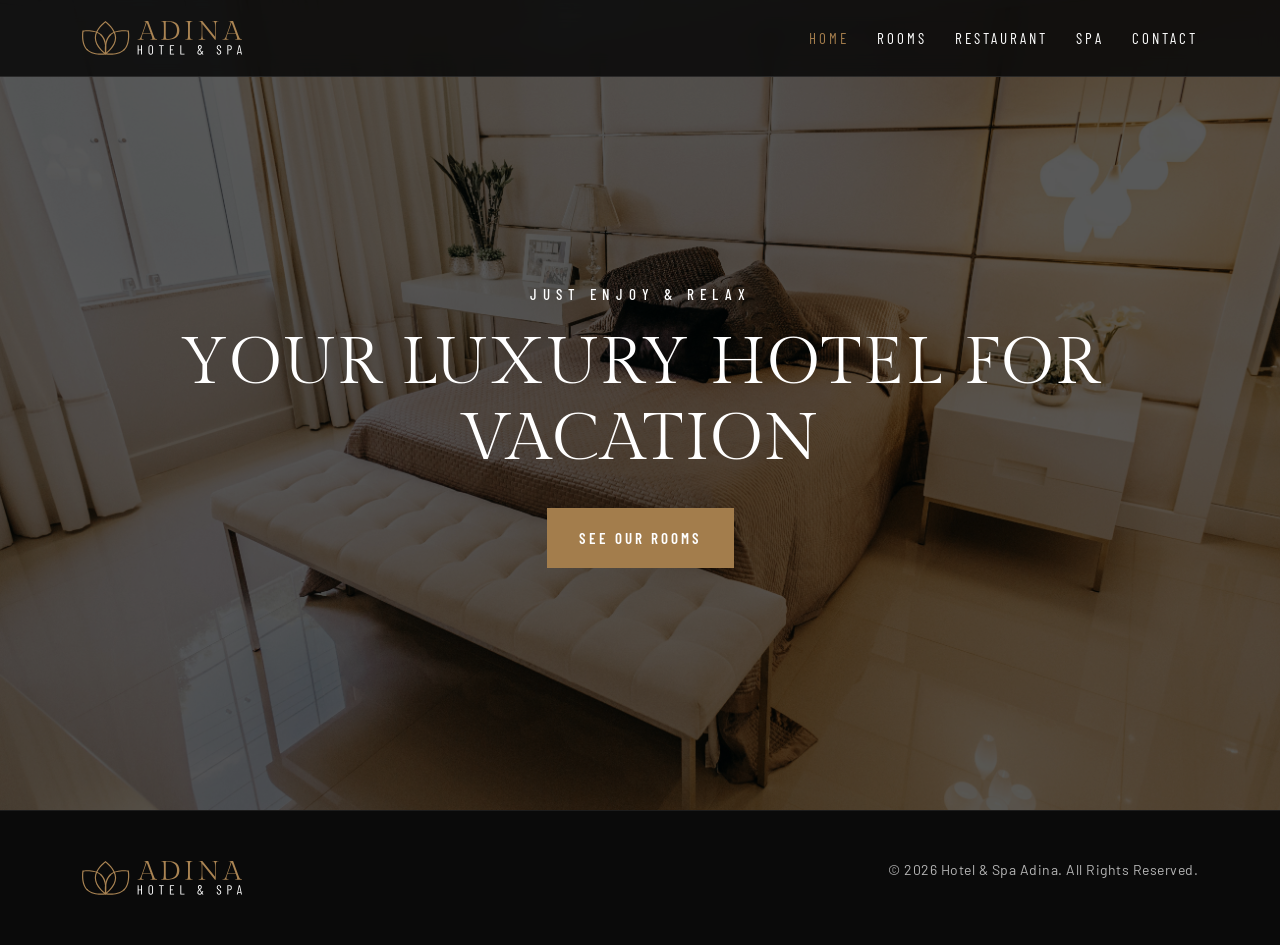
==== index.html @ 5a047f4a "feat(home): build landing page layout with navigation header and hero banner" ====
<!DOCTYPE html>
<html lang="en">
<head>
  <meta charset="UTF-8">
  <meta name="viewport" content="width=device-width, initial-scale=1.0">
  <meta name="description" content="Hotel and Resort Management System - Luxury hotel rooms, suites, spa, and vacation booking experience.">
  <title>Hotel &amp; Spa Adina | Luxury Hotel and Resort</title>
  <!-- Bootstrap 5 CSS -->
  <link href="https://cdn.jsdelivr.net/npm/bootstrap@5.3.3/dist/css/bootstrap.min.css" rel="stylesheet">
  <!-- Bootstrap Icons CSS -->
  <link rel="stylesheet" href="https://cdn.jsdelivr.net/npm/bootstrap-icons@1.11.3/font/bootstrap-icons.min.css">
  <!-- Main Project Stylesheet (Pure CSS) -->
  <link rel="stylesheet" href="css/style.css">
</head>
<body>

  <!-- ========================================================================
       HEADER / NAVIGATION
       ======================================================================== -->
  <header class="site-header">
    <div class="container">
      <a href="index.html" class="header-logo" aria-label="Hotel &amp; Spa Adina Home">
        <img src="assets/img/logo-white.svg" alt="Hotel &amp; Spa Adina Logo">
      </a>
      <nav class="main-nav" aria-label="Main Navigation">
        <a href="index.html" class="nav-link-custom active">Home</a>
        <a href="#rooms" class="nav-link-custom">Rooms</a>
        <a href="#restaurant" class="nav-link-custom">Restaurant</a>
        <a href="#spa" class="nav-link-custom">Spa</a>
        <a href="#contact" class="nav-link-custom">Contact</a>
      </nav>
    </div>
  </header>

  <!-- ========================================================================
       HERO SECTION
       ======================================================================== -->
  <section class="hero-section" id="home">
    <div class="hero-overlay"></div>
    <div class="hero-content">
      <p class="hero-subtitle">Just Enjoy &amp; Relax</p>
      <h1 class="hero-title">Your Luxury Hotel For Vacation</h1>
      <a href="#rooms" class="btn-custom btn-custom-lg btn-accent">See our rooms</a>
    </div>
  </section>

  <!-- ========================================================================
       FOOTER
       ======================================================================== -->
  <footer class="site-footer">
    <div class="container">
      <div class="footer-content">
        <a href="index.html" class="footer-logo" aria-label="Hotel Adina Home">
          <img src="assets/img/logo-white.svg" alt="Hotel &amp; Spa Adina Logo">
        </a>
        <div class="footer-copyright">
          <p>&copy; 2026 Hotel &amp; Spa Adina. All Rights Reserved.</p>
        </div>
      </div>
    </div>
  </footer>

</body>
</html>
---- css/style.css ----
/* ==========================================================================
   HOTEL & RESORT MANAGEMENT SYSTEM - MAIN STYLESHEET
   Pure CSS - Rebuilt from React Frontend Design
   Collaborators: Ayush Gupta & Deepanshu Kashyap
   ========================================================================== */

/* --------------------------------------------------------------------------
   1. FONTS & DESIGN TOKENS
   -------------------------------------------------------------------------- */
@import url('https://fonts.googleapis.com/css2?family=Barlow+Condensed:wght@400;500;600;700&family=Barlow:wght@400;500;600&family=Gilda+Display&display=swap');

/* Self-hosted fonts fallback */
@font-face {
  font-family: 'Gilda Display';
  font-style: normal;
  font-weight: 400;
  font-display: swap;
  src: url('../assets/fonts/gilda-display-400.woff2') format('woff2');
}

@font-face {
  font-family: 'Barlow';
  font-style: normal;
  font-weight: 400;
  font-display: swap;
  src: url('../assets/fonts/barlow-400.woff2') format('woff2');
}

@font-face {
  font-family: 'Barlow';
  font-style: normal;
  font-weight: 500;
  font-display: swap;
  src: url('../assets/fonts/barlow-500.woff2') format('woff2');
}

@font-face {
  font-family: 'Barlow';
  font-style: normal;
  font-weight: 600;
  font-display: swap;
  src: url('../assets/fonts/barlow-600.woff2') format('woff2');
}

@font-face {
  font-family: 'Barlow Condensed';
  font-style: normal;
  font-weight: 400;
  font-display: swap;
  src: url('../assets/fonts/barlow-condensed-400.woff2') format('woff2');
}

@font-face {
  font-family: 'Barlow Condensed';
  font-style: normal;
  font-weight: 600;
  font-display: swap;
  src: url('../assets/fonts/barlow-condensed-600.woff2') format('woff2');
}

@font-face {
  font-family: 'Barlow Condensed';
  font-style: normal;
  font-weight: 700;
  font-display: swap;
  src: url('../assets/fonts/barlow-condensed-700.woff2') format('woff2');
}

:root {
  --font-primary: 'Gilda Display', serif;
  --font-secondary: 'Barlow', sans-serif;
  --font-tertiary: 'Barlow Condensed', sans-serif;

  --color-primary: #0a0a0a;
  --color-accent: #a37d4c;
  --color-accent-hover: #967142;
  --color-accent-light: rgba(163, 125, 76, 0.2);
  --color-accent-subtle: rgba(163, 125, 76, 0.08);
  --color-white: #ffffff;
  --color-light-bg: #f8f9fa;
  --color-border: #e5e7eb;
  --color-text-muted: #555555;
  --shadow-card: 0 25px 50px -12px rgba(0, 0, 0, 0.15);
  --shadow-sm: 0 10px 15px -3px rgba(0, 0, 0, 0.1);
  --transition: all 0.3s ease;
}

/* --------------------------------------------------------------------------
   2. GLOBAL RESETS & BASE STYLES
   -------------------------------------------------------------------------- */
* {
  margin: 0;
  padding: 0;
  box-sizing: border-box;
}

html {
  scroll-behavior: smooth;
  scroll-padding-top: 80px;
}

/* Custom Scrollbar */
html::-webkit-scrollbar {
  width: 8px;
}

html::-webkit-scrollbar-thumb {
  border-radius: 2px;
  background-color: var(--color-accent);
}

html::-webkit-scrollbar-track {
  background-color: var(--color-white);
}

body {
  font-family: var(--font-secondary);
  color: var(--color-primary);
  background-color: var(--color-white);
  line-height: 1.6;
  -webkit-font-smoothing: antialiased;
}

a {
  text-decoration: none;
  color: inherit;
  transition: var(--transition);
}

img {
  max-width: 100%;
  display: block;
  height: auto;
}

/* Typography Helpers */
.font-primary {
  font-family: var(--font-primary);
}

.font-secondary {
  font-family: var(--font-secondary);
}

.font-tertiary {
  font-family: var(--font-tertiary);
}

.h2, h2 {
  font-family: var(--font-primary);
  font-size: 42px;
  line-height: 1.2;
  margin-bottom: 1rem;
}

.h3, h3 {
  font-family: var(--font-primary);
  font-size: 24px;
  font-weight: 600;
  letter-spacing: 1px;
  margin-bottom: 0.5rem;
}

.section-tag {
  font-family: var(--font-tertiary);
  text-transform: uppercase;
  font-size: 15px;
  letter-spacing: 6px;
  color: var(--color-accent);
  margin-bottom: 8px;
  font-weight: 600;
}

/* Buttons */
.btn-custom {
  font-family: var(--font-tertiary);
  font-size: 15px;
  letter-spacing: 3px;
  text-transform: uppercase;
  color: var(--color-white);
  transition: var(--transition);
  padding: 0 32px;
  display: inline-flex;
  justify-content: center;
  align-items: center;
  border: none;
  cursor: pointer;
  font-weight: 600;
  text-align: center;
}

.btn-custom-sm {
  height: 48px;
}

.btn-custom-lg {
  height: 60px;
}

.btn-accent {
  background-color: var(--color-accent);
  color: var(--color-white);
}

.btn-accent:hover {
  background-color: var(--color-accent-hover);
  color: var(--color-white);
}

.btn-dark {
  background-color: var(--color-primary);
  color: var(--color-white);
}

.btn-dark:hover {
  background-color: var(--color-accent);
  color: var(--color-white);
}

/* --------------------------------------------------------------------------
   3. HEADER & NAVIGATION
   -------------------------------------------------------------------------- */
.site-header {
  position: fixed;
  top: 0;
  left: 0;
  width: 100%;
  z-index: 1000;
  min-height: 72px;
  padding: 20px 0;
  background: rgba(10, 10, 10, 0.88);
  backdrop-filter: blur(10px);
  -webkit-backdrop-filter: blur(10px);
  border-bottom: 1px solid rgba(255, 255, 255, 0.1);
  transition: var(--transition);
}

.site-header .container {
  display: flex;
  align-items: center;
  justify-content: space-between;
  flex-wrap: wrap;
}

.header-logo {
  display: block;
  width: 160px;
  flex-shrink: 0;
}

.header-logo img {
  width: 160px;
  height: auto;
}

.main-nav {
  display: flex;
  align-items: center;
  gap: 28px;
  font-family: var(--font-tertiary);
  letter-spacing: 3px;
  font-size: 15px;
  text-transform: uppercase;
  color: var(--color-white);
}

.nav-link-custom {
  color: var(--color-white);
  padding: 6px 0;
  position: relative;
}

.nav-link-custom:hover {
  color: var(--color-accent);
}

.nav-link-custom.active {
  color: var(--color-accent);
}

/* --------------------------------------------------------------------------
   4. HERO SECTION
   -------------------------------------------------------------------------- */
.hero-section {
  position: relative;
  min-height: 600px;
  height: 90vh;
  max-height: 860px;
  background: url('../assets/img/heroSlider/1.jpg') no-repeat center center / cover;
  display: flex;
  align-items: center;
  justify-content: center;
  text-align: center;
  color: var(--color-white);
  overflow: hidden;
}

.hero-overlay {
  position: absolute;
  top: 0;
  left: 0;
  width: 100%;
  height: 100%;
  background-color: rgba(0, 0, 0, 0.65);
  z-index: 1;
}

.hero-content {
  position: relative;
  z-index: 2;
  padding: 0 15px;
  max-width: 960px;
  margin-top: 40px;
}

.hero-subtitle {
  font-family: var(--font-tertiary);
  text-transform: uppercase;
  letter-spacing: 6px;
  font-size: 15px;
  margin-bottom: 20px;
  color: var(--color-white);
  font-weight: 500;
}

.hero-title {
  font-family: var(--font-primary);
  font-size: 34px;
  text-transform: uppercase;
  letter-spacing: 2px;
  line-height: 1.15;
  margin-bottom: 30px;
  font-weight: 400;
}

@media (min-width: 768px) {
  .hero-title {
    font-size: 52px;
  }
}

@media (min-width: 992px) {
  .hero-title {
    font-size: 66px;
  }
}

/* --------------------------------------------------------------------------
   5. FLOATING BOOKING BAR
   -------------------------------------------------------------------------- */
.booking-bar-wrapper {
  position: relative;
  z-index: 30;
  margin-top: 20px;
}

@media (min-width: 992px) {
  .booking-bar-wrapper {
    margin-top: -48px;
  }
}

.booking-bar-container {
  background-color: var(--color-accent-light);
  padding: 16px;
  box-shadow: 0 20px 25px -5px rgba(0, 0, 0, 0.15);
}

.booking-form {
  background-color: var(--color-white);
  display: flex;
  flex-direction: column;
  width: 100%;
}

@media (min-width: 992px) {
  .booking-form {
    flex-direction: row;
    height: 70px;
  }
}

.booking-field {
  flex: 1;
  min-width: 0;
  position: relative;
  display: flex;
  flex-direction: column;
  justify-content: center;
  padding: 12px 20px;
  border-bottom: 1px solid var(--color-border);
}

@media (min-width: 992px) {
  .booking-field {
    border-bottom: none;
    border-right: 1px solid var(--color-border);
    padding: 0 20px;
  }
}

.booking-field label {
  font-family: var(--font-tertiary);
  font-size: 11px;
  letter-spacing: 1px;
  text-transform: uppercase;
  color: var(--color-accent);
  font-weight: 600;
  margin-bottom: 2px;
  display: block;
}

.booking-field-input {
  display: flex;
  align-items: center;
  width: 100%;
  gap: 10px;
}

.booking-field-icon {
  color: var(--color-accent);
  font-size: 16px;
  flex-shrink: 0;
}

.booking-field input,
.booking-field select {
  width: 100%;
  border: none;
  background: transparent;
  font-family: var(--font-secondary);
  font-size: 15px;
  color: var(--color-primary);
  font-weight: 500;
  outline: none;
  cursor: pointer;
  padding: 0;
}

.booking-field select {
  appearance: auto;
  -webkit-appearance: menulist;
}

.booking-btn {
  height: 60px;
  border-radius: 0;
}

@media (min-width: 992px) {
  .booking-btn {
    height: 70px;
    flex: 1;
    min-width: 180px;
  }
}

/* --------------------------------------------------------------------------
   6. ROOMS & SUITES SECTION
   -------------------------------------------------------------------------- */
.rooms-section {
  padding: 96px 0;
  background-color: var(--color-white);
}

.section-header {
  text-align: center;
  margin-bottom: 48px;
}

.room-card {
  background-color: var(--color-white);
  box-shadow: 0 20px 30px rgba(0, 0, 0, 0.08);
  min-height: 500px;
  display: flex;
  flex-direction: column;
  transition: var(--transition);
  margin-bottom: 30px;
  position: relative;
  border: 1px solid rgba(0, 0, 0, 0.04);
}

.room-card:hover {
  box-shadow: 0 25px 40px rgba(0, 0, 0, 0.16);
}

.room-img-wrapper {
  overflow: hidden;
  position: relative;
  aspect-ratio: 16 / 10;
  background-color: #eee;
}

.room-img-wrapper img {
  width: 100%;
  height: 100%;
  object-fit: cover;
  transition: transform 0.4s ease;
}

.room-card:hover .room-img-wrapper img {
  transform: scale(1.08);
}

/* Floating Room Meta Bar */
.room-meta-strip {
  background-color: var(--color-white);
  box-shadow: 0 10px 20px rgba(0, 0, 0, 0.08);
  width: 82%;
  max-width: 300px;
  margin: -30px auto 0;
  height: 60px;
  position: relative;
  z-index: 5;
  display: flex;
  justify-content: center;
  align-items: center;
  text-transform: uppercase;
  font-family: var(--font-tertiary);
  letter-spacing: 1px;
  font-weight: 600;
  font-size: 13px;
  padding: 0 16px;
}

.room-meta-content {
  display: flex;
  justify-content: space-between;
  width: 100%;
  align-items: center;
}

.room-meta-item {
  display: flex;
  align-items: center;
  gap: 6px;
}

.room-meta-icon {
  color: var(--color-accent);
  font-size: 15px;
  display: flex;
  align-items: center;
}

.room-card-body {
  padding: 24px 20px;
  text-align: center;
  display: flex;
  flex-direction: column;
  flex-grow: 1;
}

.room-title {
  font-family: var(--font-primary);
  font-size: 24px;
  font-weight: 600;
  letter-spacing: 1px;
  margin-bottom: 8px;
  color: var(--color-primary);
}

.room-title a:hover {
  color: var(--color-accent);
}

.room-desc {
  color: var(--color-text-muted);
  font-size: 14px;
  max-width: 280px;
  margin: 0 auto 20px;
  line-height: 1.5;
}

.room-card-body .btn-custom {
  margin-top: auto;
  align-self: center;
  width: 80%;
  max-width: 240px;
}

/* --------------------------------------------------------------------------
   7. ROOM DETAILS PAGE
   -------------------------------------------------------------------------- */
.details-hero {
  position: relative;
  height: 540px;
  background: url('../assets/img/room.jpg') no-repeat center center / cover;
  display: flex;
  align-items: center;
  justify-content: center;
  text-align: center;
  color: var(--color-white);
}

.details-hero-title {
  position: relative;
  z-index: 2;
  font-family: var(--font-primary);
  font-size: 42px;
  letter-spacing: 1px;
  margin-top: 40px;
}

@media (min-width: 768px) {
  .details-hero-title {
    font-size: 60px;
  }
}

.details-content-section {
  padding: 80px 0;
}

.room-details-main {
  text-align: justify;
}

.room-details-main h2 {
  font-family: var(--font-primary);
  font-size: 42px;
  margin-bottom: 16px;
  color: var(--color-primary);
}

.room-details-main .lead-text {
  font-size: 16px;
  color: var(--color-text-muted);
  margin-bottom: 30px;
  line-height: 1.7;
}

.room-large-img {
  width: 100%;
  margin-bottom: 32px;
  box-shadow: var(--shadow-sm);
}

.facilities-heading {
  font-family: var(--font-primary);
  font-size: 28px;
  margin: 36px 0 20px;
  color: var(--color-primary);
}

/* Facilities Grid */
.facilities-grid {
  display: grid;
  grid-template-columns: repeat(2, 1fr);
  gap: 24px 16px;
  margin-bottom: 48px;
}

@media (min-width: 768px) {
  .facilities-grid {
    grid-template-columns: repeat(3, 1fr);
  }
}

.facility-item {
  display: flex;
  align-items: center;
  gap: 12px;
}

.facility-icon {
  font-size: 26px;
  color: var(--color-accent);
  display: flex;
  align-items: center;
}

.facility-name {
  font-family: var(--font-secondary);
  font-size: 16px;
  font-weight: 500;
  color: var(--color-primary);
}

/* Details Sidebar */
.reservation-card {
  background-color: var(--color-accent-light);
  padding: 32px 24px;
  margin-bottom: 40px;
}

.reservation-card h3 {
  font-family: var(--font-primary);
  font-size: 24px;
  margin-bottom: 24px;
  color: var(--color-primary);
}

.reservation-form-group {
  margin-bottom: 16px;
}

.reservation-form-group label {
  font-family: var(--font-tertiary);
  font-size: 12px;
  letter-spacing: 1px;
  text-transform: uppercase;
  color: var(--color-primary);
  font-weight: 600;
  margin-bottom: 6px;
  display: block;
}

.reservation-input-box {
  background-color: var(--color-white);
  height: 54px;
  display: flex;
  align-items: center;
  padding: 0 16px;
  border: 1px solid rgba(163, 125, 76, 0.3);
}

.reservation-input-box input,
.reservation-input-box select {
  width: 100%;
  border: none;
  background: transparent;
  outline: none;
  font-family: var(--font-secondary);
  font-size: 15px;
}

/* Hotel Rules Box */
.hotel-rules-card {
  padding: 10px 0;
}

.hotel-rules-card h3 {
  font-family: var(--font-primary);
  font-size: 24px;
  margin-bottom: 12px;
}

.hotel-rules-card p {
  color: var(--color-text-muted);
  font-size: 15px;
  margin-bottom: 20px;
}

.rules-list {
  list-style: none;
  padding: 0;
  margin: 0;
}

.rules-list li {
  display: flex;
  align-items: center;
  gap: 12px;
  font-size: 15px;
  margin-bottom: 16px;
  font-weight: 500;
}

.rules-icon {
  color: var(--color-accent);
  font-size: 16px;
  display: flex;
  align-items: center;
}

/* --------------------------------------------------------------------------
   8. FOOTER
   -------------------------------------------------------------------------- */
.site-footer {
  background-color: var(--color-primary);
  color: var(--color-white);
  padding: 48px 0;
  border-top: 1px solid rgba(255, 255, 255, 0.08);
}

.footer-content {
  display: flex;
  flex-direction: column;
  align-items: center;
  gap: 20px;
  text-align: center;
}

@media (min-width: 768px) {
  .footer-content {
    flex-direction: row;
    justify-content: space-between;
    text-align: left;
  }
}

.footer-logo img {
  width: 160px;
  height: auto;
}

.footer-copyright {
  font-family: var(--font-secondary);
  font-size: 14px;
  color: rgba(255, 255, 255, 0.7);
  letter-spacing: 0.5px;
}

/* --------------------------------------------------------------------------
   9. RESPONSIVE UTILITIES & POLISH
   -------------------------------------------------------------------------- */
@media (max-width: 991px) {
  .main-nav {
    display: none; /* simple clean mobile view */
  }
  .site-header .container {
    justify-content: center;
  }
}
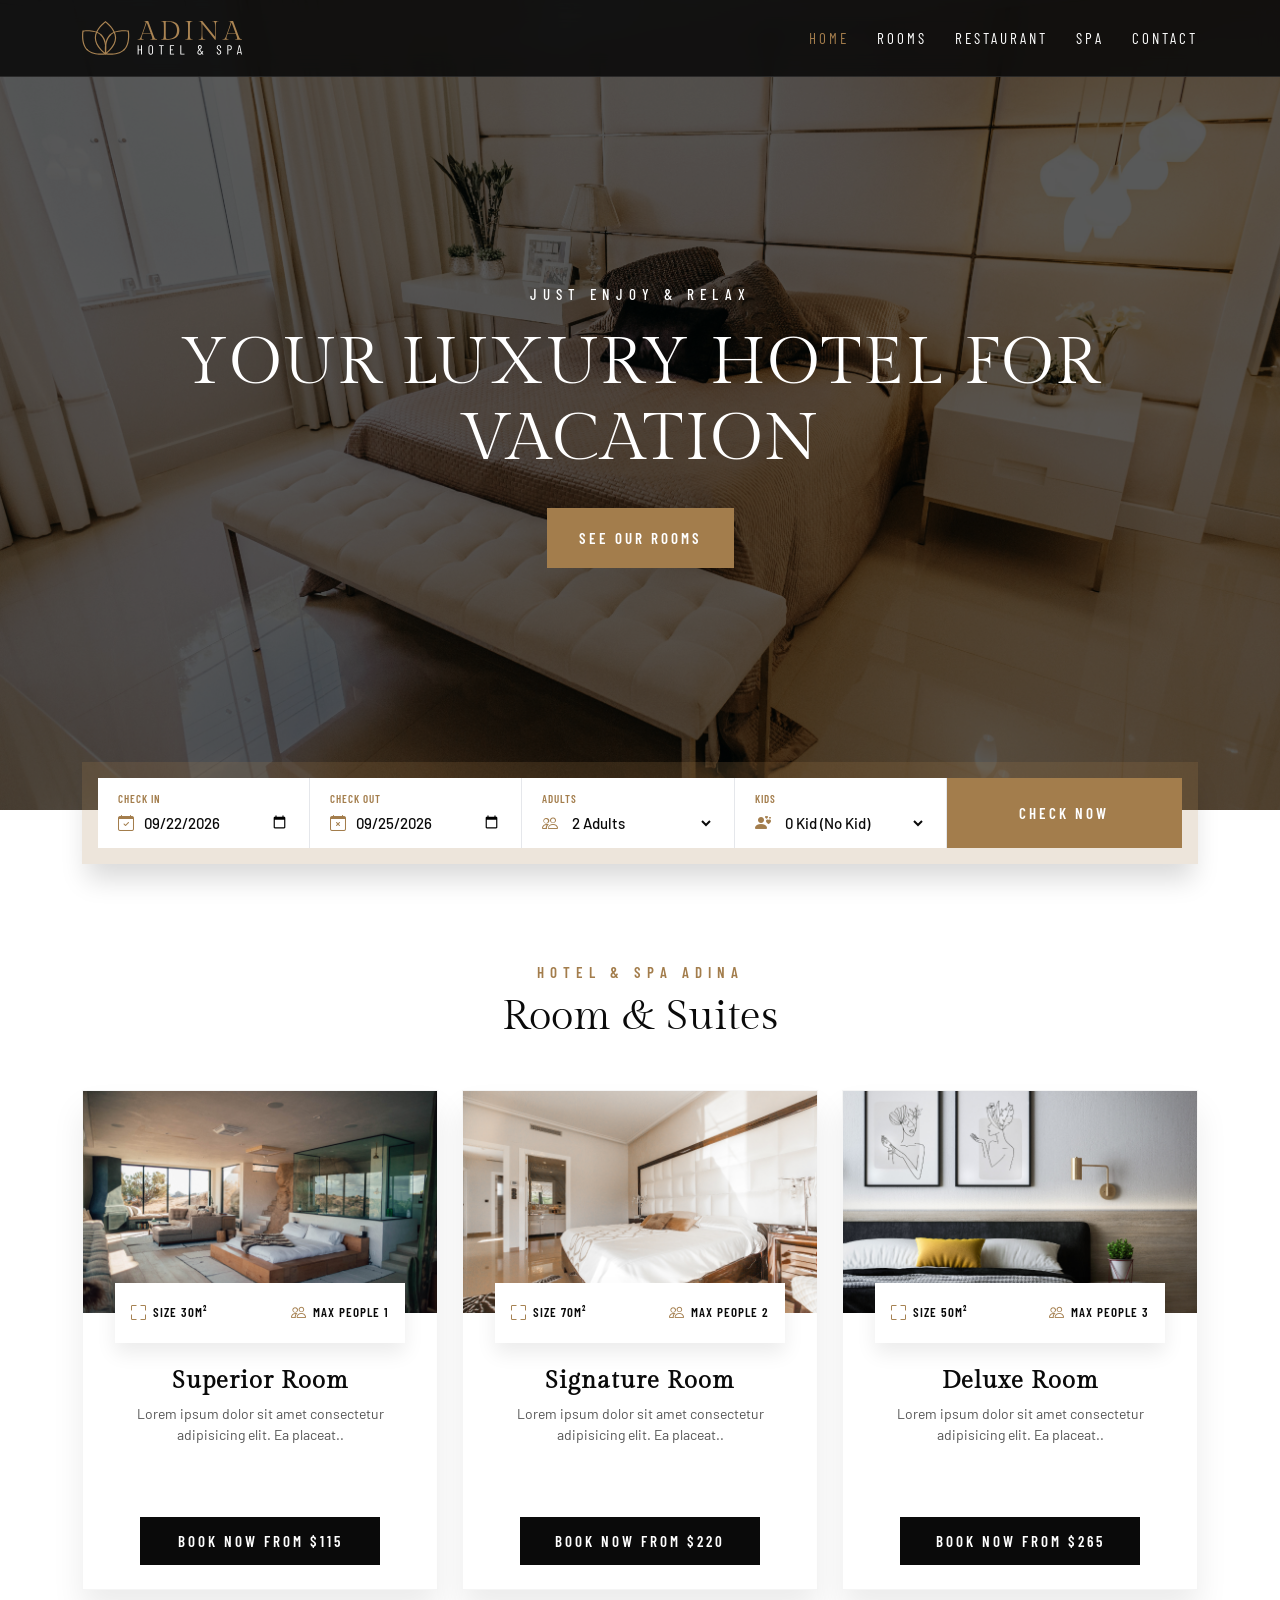
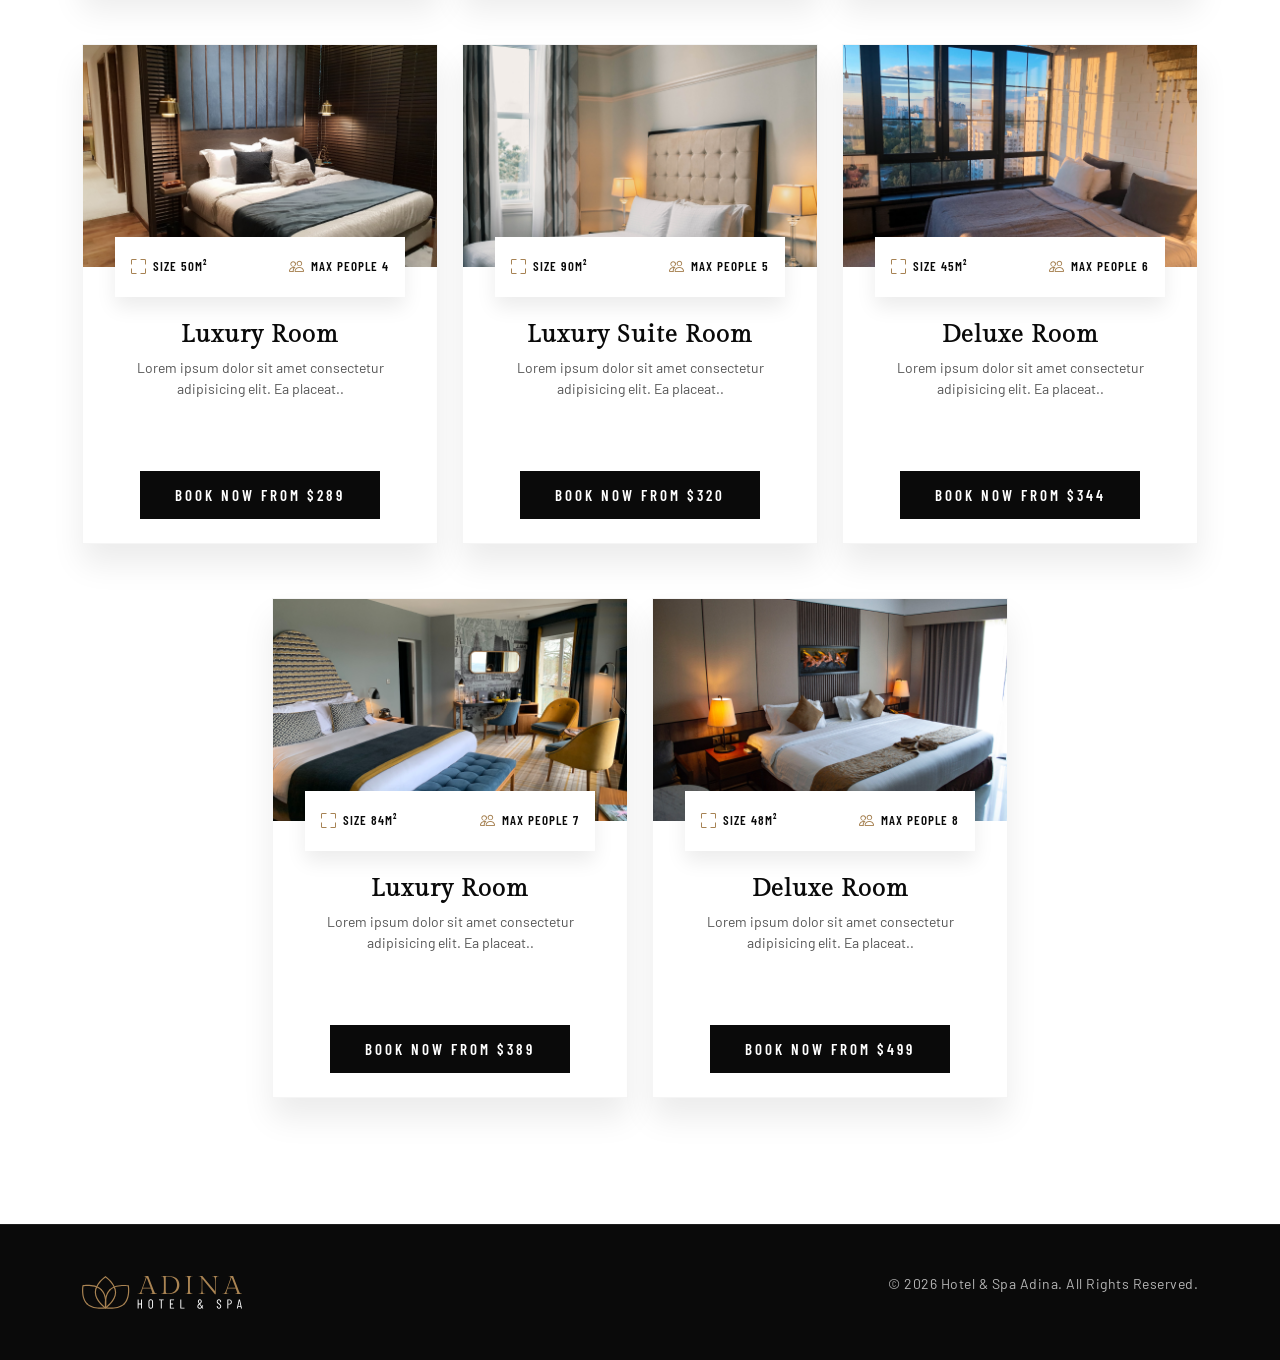
==== commit cf84a55c: "feat(rooms): integrate booking check-in bar and responsive 3-column rooms grid" ====
--- a/index.html
+++ b/index.html
@@ -45,6 +45,321 @@
   </section>
 
   <!-- ========================================================================
+       FLOATING BOOKING RESERVATION BAR
+       ======================================================================== -->
+  <div class="container booking-bar-wrapper">
+    <div class="booking-bar-container">
+      <form class="booking-form" action="#rooms" method="GET">
+        <!-- Check In -->
+        <div class="booking-field">
+          <label for="check-in-date">Check In</label>
+          <div class="booking-field-input">
+            <span class="booking-field-icon"><i class="bi bi-calendar-check"></i></span>
+            <input type="date" id="check-in-date" name="checkIn" value="2026-09-22" required aria-label="Check-in date">
+          </div>
+        </div>
+
+        <!-- Check Out -->
+        <div class="booking-field">
+          <label for="check-out-date">Check Out</label>
+          <div class="booking-field-input">
+            <span class="booking-field-icon"><i class="bi bi-calendar-x"></i></span>
+            <input type="date" id="check-out-date" name="checkOut" value="2026-09-25" required aria-label="Check-out date">
+          </div>
+        </div>
+
+        <!-- Adults Dropdown -->
+        <div class="booking-field">
+          <label for="adults-count">Adults</label>
+          <div class="booking-field-input">
+            <span class="booking-field-icon"><i class="bi bi-people"></i></span>
+            <select id="adults-count" name="adults" aria-label="Select number of adults">
+              <option value="1">1 Adult</option>
+              <option value="2" selected>2 Adults</option>
+              <option value="3">3 Adults</option>
+              <option value="4">4 Adults</option>
+            </select>
+          </div>
+        </div>
+
+        <!-- Kids Dropdown -->
+        <div class="booking-field">
+          <label for="kids-count">Kids</label>
+          <div class="booking-field-input">
+            <span class="booking-field-icon"><i class="bi bi-person-hearts"></i></span>
+            <select id="kids-count" name="kids" aria-label="Select number of children">
+              <option value="0" selected>0 Kid (No Kid)</option>
+              <option value="1">1 Kid</option>
+              <option value="2">2 Kids</option>
+              <option value="3">3 Kids</option>
+              <option value="4">4 Kids</option>
+            </select>
+          </div>
+        </div>
+
+        <!-- Submit CTA -->
+        <button type="submit" class="btn-custom btn-accent booking-btn">
+          Check Now
+        </button>
+      </form>
+    </div>
+  </div>
+
+  <!-- ========================================================================
+       ROOMS & SUITES SECTION
+       ======================================================================== -->
+  <section class="rooms-section" id="rooms">
+    <div class="container">
+      <div class="section-header">
+        <p class="section-tag">Hotel &amp; Spa Adina</p>
+        <h2 class="h2">Room &amp; Suites</h2>
+      </div>
+
+      <div class="row g-4 justify-content-center">
+        <!-- Room 1 -->
+        <div class="col-12 col-md-6 col-lg-4">
+          <article class="room-card">
+            <div class="room-img-wrapper">
+              <img src="assets/img/rooms/1.png" alt="Superior Room featuring queen bed and city view" loading="lazy">
+            </div>
+            <div class="room-meta-strip">
+              <div class="room-meta-content">
+                <div class="room-meta-item">
+                  <span class="room-meta-icon"><i class="bi bi-fullscreen"></i></span>
+                  <span>Size 30m²</span>
+                </div>
+                <div class="room-meta-item">
+                  <span class="room-meta-icon"><i class="bi bi-people"></i></span>
+                  <span>Max people 1</span>
+                </div>
+              </div>
+            </div>
+            <div class="room-card-body">
+              <h3 class="room-title">
+                <a href="room-details.html?id=1">Superior Room</a>
+              </h3>
+              <p class="room-desc">Lorem ipsum dolor sit amet consectetur adipisicing elit. Ea placeat..</p>
+              <a href="room-details.html?id=1" class="btn-custom btn-custom-sm btn-dark">
+                Book now from $115
+              </a>
+            </div>
+          </article>
+        </div>
+
+        <!-- Room 2 -->
+        <div class="col-12 col-md-6 col-lg-4">
+          <article class="room-card">
+            <div class="room-img-wrapper">
+              <img src="assets/img/rooms/2.png" alt="Signature Room featuring deluxe master bedroom" loading="lazy">
+            </div>
+            <div class="room-meta-strip">
+              <div class="room-meta-content">
+                <div class="room-meta-item">
+                  <span class="room-meta-icon"><i class="bi bi-fullscreen"></i></span>
+                  <span>Size 70m²</span>
+                </div>
+                <div class="room-meta-item">
+                  <span class="room-meta-icon"><i class="bi bi-people"></i></span>
+                  <span>Max people 2</span>
+                </div>
+              </div>
+            </div>
+            <div class="room-card-body">
+              <h3 class="room-title">
+                <a href="room-details.html?id=2">Signature Room</a>
+              </h3>
+              <p class="room-desc">Lorem ipsum dolor sit amet consectetur adipisicing elit. Ea placeat..</p>
+              <a href="room-details.html?id=2" class="btn-custom btn-custom-sm btn-dark">
+                Book now from $220
+              </a>
+            </div>
+          </article>
+        </div>
+
+        <!-- Room 3 -->
+        <div class="col-12 col-md-6 col-lg-4">
+          <article class="room-card">
+            <div class="room-img-wrapper">
+              <img src="assets/img/rooms/3.png" alt="Deluxe Room with modern lounge and garden terrace" loading="lazy">
+            </div>
+            <div class="room-meta-strip">
+              <div class="room-meta-content">
+                <div class="room-meta-item">
+                  <span class="room-meta-icon"><i class="bi bi-fullscreen"></i></span>
+                  <span>Size 50m²</span>
+                </div>
+                <div class="room-meta-item">
+                  <span class="room-meta-icon"><i class="bi bi-people"></i></span>
+                  <span>Max people 3</span>
+                </div>
+              </div>
+            </div>
+            <div class="room-card-body">
+              <h3 class="room-title">
+                <a href="room-details.html?id=3">Deluxe Room</a>
+              </h3>
+              <p class="room-desc">Lorem ipsum dolor sit amet consectetur adipisicing elit. Ea placeat..</p>
+              <a href="room-details.html?id=3" class="btn-custom btn-custom-sm btn-dark">
+                Book now from $265
+              </a>
+            </div>
+          </article>
+        </div>
+
+        <!-- Room 4 -->
+        <div class="col-12 col-md-6 col-lg-4">
+          <article class="room-card">
+            <div class="room-img-wrapper">
+              <img src="assets/img/rooms/4.png" alt="Luxury Room with private panoramic balcony" loading="lazy">
+            </div>
+            <div class="room-meta-strip">
+              <div class="room-meta-content">
+                <div class="room-meta-item">
+                  <span class="room-meta-icon"><i class="bi bi-fullscreen"></i></span>
+                  <span>Size 50m²</span>
+                </div>
+                <div class="room-meta-item">
+                  <span class="room-meta-icon"><i class="bi bi-people"></i></span>
+                  <span>Max people 4</span>
+                </div>
+              </div>
+            </div>
+            <div class="room-card-body">
+              <h3 class="room-title">
+                <a href="room-details.html?id=4">Luxury Room</a>
+              </h3>
+              <p class="room-desc">Lorem ipsum dolor sit amet consectetur adipisicing elit. Ea placeat..</p>
+              <a href="room-details.html?id=4" class="btn-custom btn-custom-sm btn-dark">
+                Book now from $289
+              </a>
+            </div>
+          </article>
+        </div>
+
+        <!-- Room 5 -->
+        <div class="col-12 col-md-6 col-lg-4">
+          <article class="room-card">
+            <div class="room-img-wrapper">
+              <img src="assets/img/rooms/5.png" alt="Luxury Suite Room with spacious living room" loading="lazy">
+            </div>
+            <div class="room-meta-strip">
+              <div class="room-meta-content">
+                <div class="room-meta-item">
+                  <span class="room-meta-icon"><i class="bi bi-fullscreen"></i></span>
+                  <span>Size 90m²</span>
+                </div>
+                <div class="room-meta-item">
+                  <span class="room-meta-icon"><i class="bi bi-people"></i></span>
+                  <span>Max people 5</span>
+                </div>
+              </div>
+            </div>
+            <div class="room-card-body">
+              <h3 class="room-title">
+                <a href="room-details.html?id=5">Luxury Suite Room</a>
+              </h3>
+              <p class="room-desc">Lorem ipsum dolor sit amet consectetur adipisicing elit. Ea placeat..</p>
+              <a href="room-details.html?id=5" class="btn-custom btn-custom-sm btn-dark">
+                Book now from $320
+              </a>
+            </div>
+          </article>
+        </div>
+
+        <!-- Room 6 -->
+        <div class="col-12 col-md-6 col-lg-4">
+          <article class="room-card">
+            <div class="room-img-wrapper">
+              <img src="assets/img/rooms/6.png" alt="Deluxe Room with family suite layout" loading="lazy">
+            </div>
+            <div class="room-meta-strip">
+              <div class="room-meta-content">
+                <div class="room-meta-item">
+                  <span class="room-meta-icon"><i class="bi bi-fullscreen"></i></span>
+                  <span>Size 45m²</span>
+                </div>
+                <div class="room-meta-item">
+                  <span class="room-meta-icon"><i class="bi bi-people"></i></span>
+                  <span>Max people 6</span>
+                </div>
+              </div>
+            </div>
+            <div class="room-card-body">
+              <h3 class="room-title">
+                <a href="room-details.html?id=6">Deluxe Room</a>
+              </h3>
+              <p class="room-desc">Lorem ipsum dolor sit amet consectetur adipisicing elit. Ea placeat..</p>
+              <a href="room-details.html?id=6" class="btn-custom btn-custom-sm btn-dark">
+                Book now from $344
+              </a>
+            </div>
+          </article>
+        </div>
+
+        <!-- Room 7 -->
+        <div class="col-12 col-md-6 col-lg-4">
+          <article class="room-card">
+            <div class="room-img-wrapper">
+              <img src="assets/img/rooms/7.png" alt="Luxury Room executive penthouse style" loading="lazy">
+            </div>
+            <div class="room-meta-strip">
+              <div class="room-meta-content">
+                <div class="room-meta-item">
+                  <span class="room-meta-icon"><i class="bi bi-fullscreen"></i></span>
+                  <span>Size 84m²</span>
+                </div>
+                <div class="room-meta-item">
+                  <span class="room-meta-icon"><i class="bi bi-people"></i></span>
+                  <span>Max people 7</span>
+                </div>
+              </div>
+            </div>
+            <div class="room-card-body">
+              <h3 class="room-title">
+                <a href="room-details.html?id=7">Luxury Room</a>
+              </h3>
+              <p class="room-desc">Lorem ipsum dolor sit amet consectetur adipisicing elit. Ea placeat..</p>
+              <a href="room-details.html?id=7" class="btn-custom btn-custom-sm btn-dark">
+                Book now from $389
+              </a>
+            </div>
+          </article>
+        </div>
+
+        <!-- Room 8 -->
+        <div class="col-12 col-md-6 col-lg-4">
+          <article class="room-card">
+            <div class="room-img-wrapper">
+              <img src="assets/img/rooms/8.png" alt="Deluxe Room with premium hospitality layout" loading="lazy">
+            </div>
+            <div class="room-meta-strip">
+              <div class="room-meta-content">
+                <div class="room-meta-item">
+                  <span class="room-meta-icon"><i class="bi bi-fullscreen"></i></span>
+                  <span>Size 48m²</span>
+                </div>
+                <div class="room-meta-item">
+                  <span class="room-meta-icon"><i class="bi bi-people"></i></span>
+                  <span>Max people 8</span>
+                </div>
+              </div>
+            </div>
+            <div class="room-card-body">
+              <h3 class="room-title">
+                <a href="room-details.html?id=8">Deluxe Room</a>
+              </h3>
+              <p class="room-desc">Lorem ipsum dolor sit amet consectetur adipisicing elit. Ea placeat..</p>
+              <a href="room-details.html?id=8" class="btn-custom btn-custom-sm btn-dark">
+                Book now from $499
+              </a>
+            </div>
+          </article>
+        </div>
+      </div>
+    </div>
+  </section>
+
+  <!-- ========================================================================
        FOOTER
        ======================================================================== -->
   <footer class="site-footer">
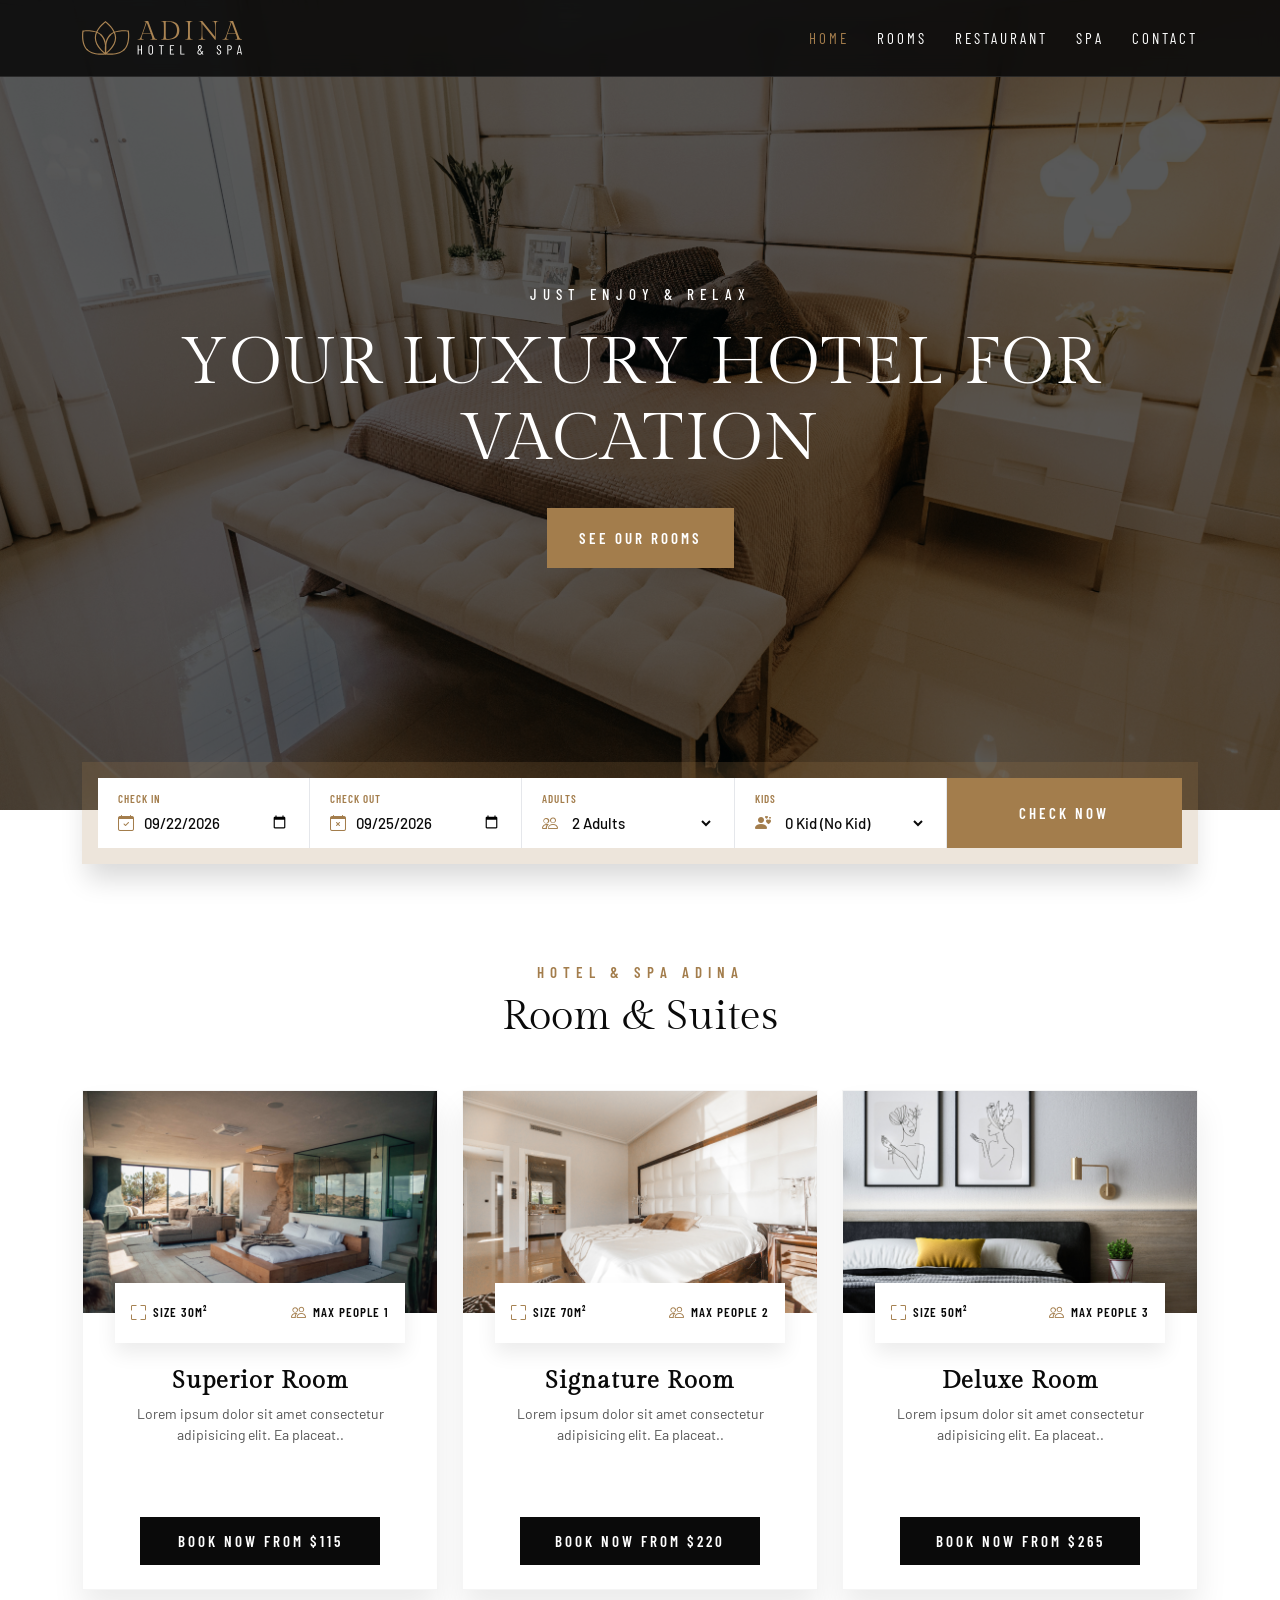
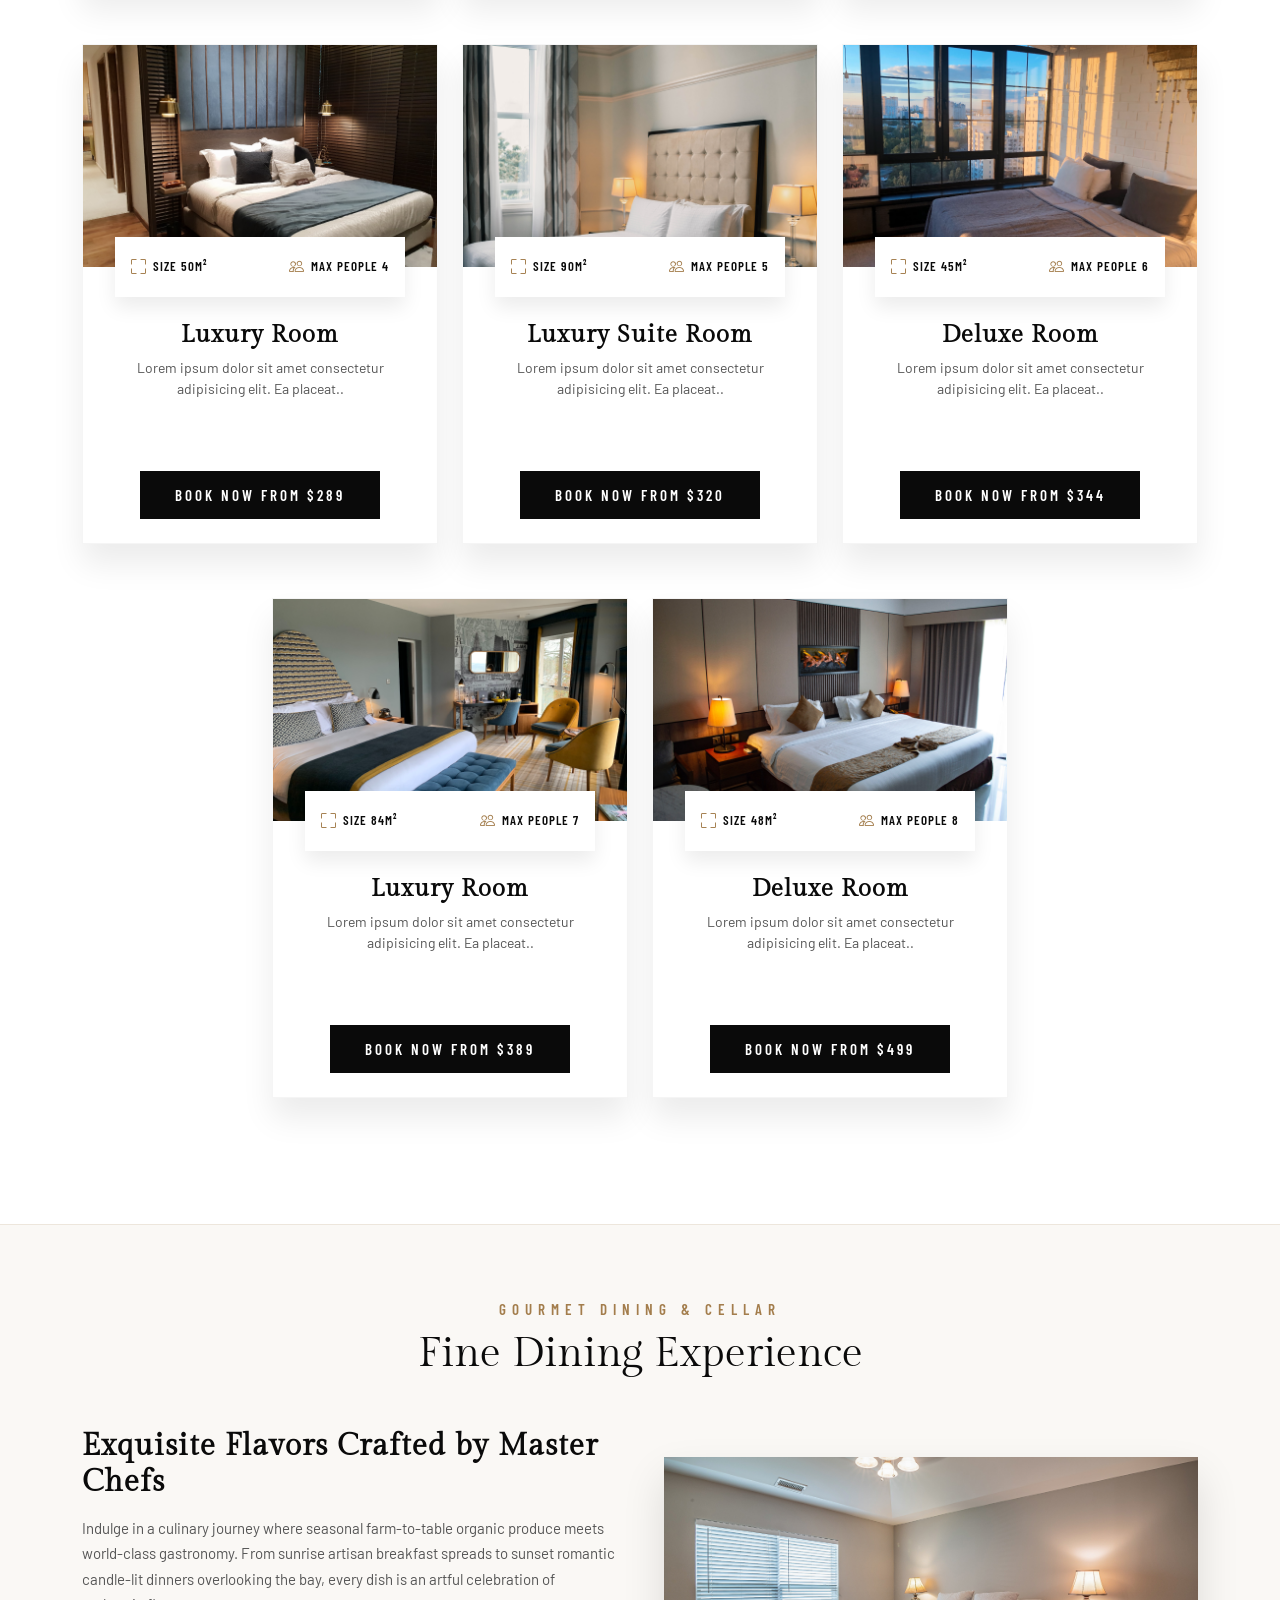
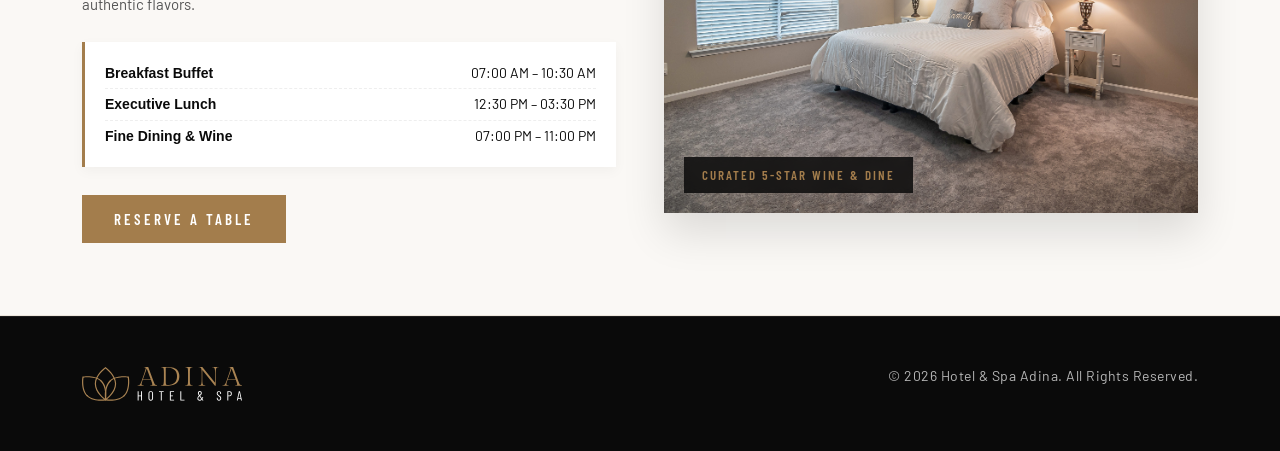
==== commit d66be141: "feat(restaurant): add fine dining and culinary experience section" ====
--- a/index.html
+++ b/index.html
@@ -360,6 +360,53 @@
   </section>
 
   <!-- ========================================================================
+       RESTAURANT & DINING SECTION (Contributed by Ayush Tyagi)
+       ======================================================================== -->
+  <section class="restaurant-section py-5" id="restaurant">
+    <div class="container py-4">
+      <div class="section-header">
+        <p class="section-tag">Gourmet Dining &amp; Cellar</p>
+        <h2 class="h2">Fine Dining Experience</h2>
+      </div>
+      <div class="row align-items-center g-5">
+        <div class="col-12 col-lg-6">
+          <div class="restaurant-content">
+            <h3>Exquisite Flavors Crafted by Master Chefs</h3>
+            <p>
+              Indulge in a culinary journey where seasonal farm-to-table organic produce meets world-class gastronomy. From sunrise artisan breakfast spreads to sunset romantic candle-lit dinners overlooking the bay, every dish is an artful celebration of authentic flavors.
+            </p>
+            <div class="dining-hours-box">
+              <div class="dining-hour-item">
+                <strong>Breakfast Buffet</strong>
+                <span>07:00 AM – 10:30 AM</span>
+              </div>
+              <div class="dining-hour-item">
+                <strong>Executive Lunch</strong>
+                <span>12:30 PM – 03:30 PM</span>
+              </div>
+              <div class="dining-hour-item">
+                <strong>Fine Dining &amp; Wine</strong>
+                <span>07:00 PM – 11:00 PM</span>
+              </div>
+            </div>
+            <a href="#contact" class="btn-custom btn-custom-sm btn-accent">
+              Reserve A Table
+            </a>
+          </div>
+        </div>
+        <div class="col-12 col-lg-6">
+          <div class="restaurant-img-frame">
+            <img src="assets/img/heroSlider/2.jpg" alt="Fine dining restaurant and wine bar at Hotel Adina" loading="lazy">
+            <div class="restaurant-badge">
+              Curated 5-Star Wine &amp; Dine
+            </div>
+          </div>
+        </div>
+      </div>
+    </div>
+  </section>
+
+  <!-- ========================================================================
        FOOTER
        ======================================================================== -->
   <footer class="site-footer">
--- a/css/style.css
+++ b/css/style.css
@@ -803,7 +803,82 @@
 }
 
 /* --------------------------------------------------------------------------
-   9. RESPONSIVE UTILITIES & POLISH
+   10. RESTAURANT & DINING SECTION (Contributed by Ayush Tyagi)
+   -------------------------------------------------------------------------- */
+.restaurant-section {
+  background-color: #faf8f5;
+  border-top: 1px solid rgba(163, 125, 76, 0.15);
+  border-bottom: 1px solid rgba(163, 125, 76, 0.15);
+}
+
+.restaurant-content h3 {
+  font-family: var(--font-primary);
+  font-size: 30px;
+  margin-bottom: 16px;
+  color: var(--color-primary);
+}
+
+.restaurant-content p {
+  color: var(--color-text-muted);
+  font-size: 15px;
+  line-height: 1.7;
+  margin-bottom: 24px;
+}
+
+.dining-hours-box {
+  background: var(--color-white);
+  border-left: 3px solid var(--color-accent);
+  padding: 16px 20px;
+  margin-bottom: 28px;
+  box-shadow: 0 4px 12px rgba(0, 0, 0, 0.04);
+}
+
+.dining-hour-item {
+  display: flex;
+  justify-content: space-between;
+  font-size: 14px;
+  padding: 4px 0;
+  border-bottom: 1px dashed #eee;
+}
+
+.dining-hour-item:last-child {
+  border-bottom: none;
+}
+
+.restaurant-img-frame {
+  position: relative;
+  overflow: hidden;
+  box-shadow: 0 20px 40px rgba(0, 0, 0, 0.12);
+}
+
+.restaurant-img-frame img {
+  width: 100%;
+  height: auto;
+  object-fit: cover;
+  transition: transform 0.5s ease;
+}
+
+.restaurant-img-frame:hover img {
+  transform: scale(1.04);
+}
+
+.restaurant-badge {
+  position: absolute;
+  bottom: 20px;
+  left: 20px;
+  background: rgba(10, 10, 10, 0.85);
+  color: var(--color-accent);
+  padding: 8px 18px;
+  font-family: var(--font-tertiary);
+  font-size: 13px;
+  letter-spacing: 2px;
+  text-transform: uppercase;
+  font-weight: 600;
+  backdrop-filter: blur(6px);
+}
+
+/* --------------------------------------------------------------------------
+   RESPONSIVE UTILITIES & POLISH
    -------------------------------------------------------------------------- */
 @media (max-width: 991px) {
   .main-nav {
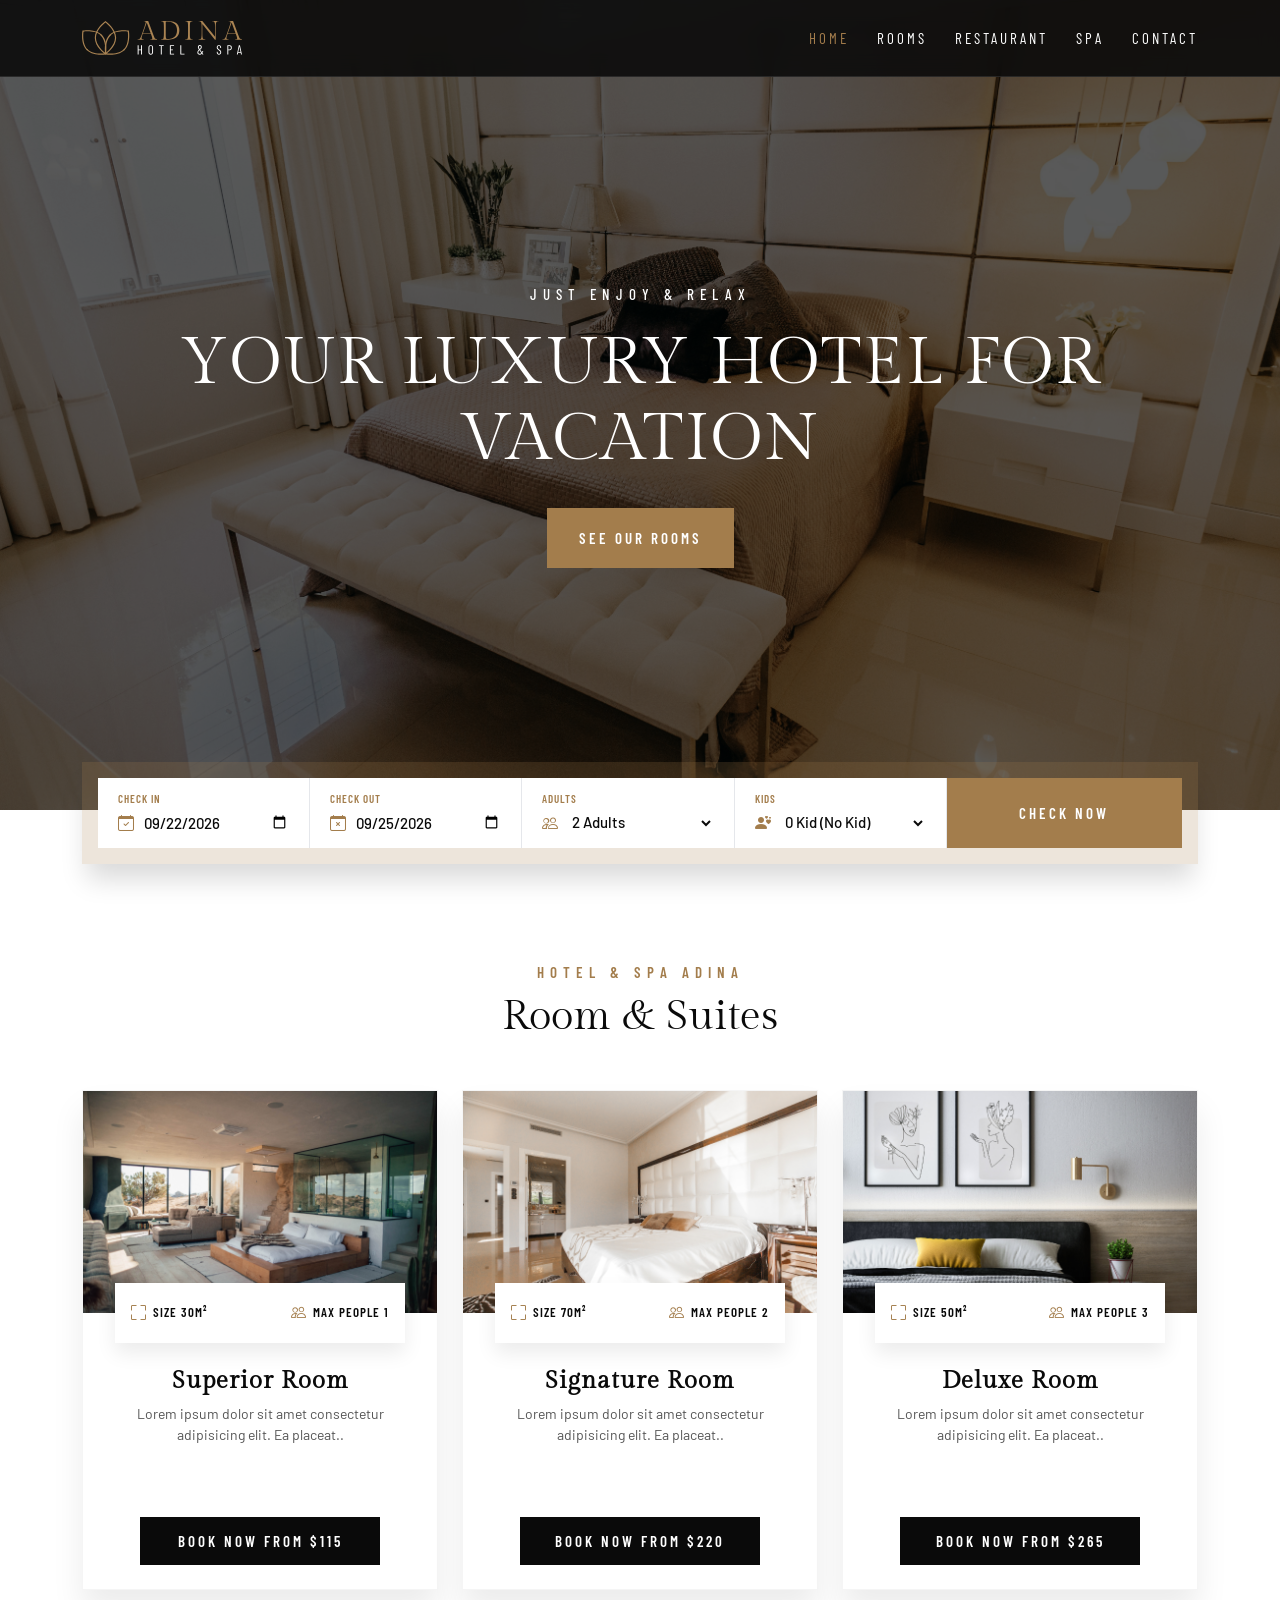
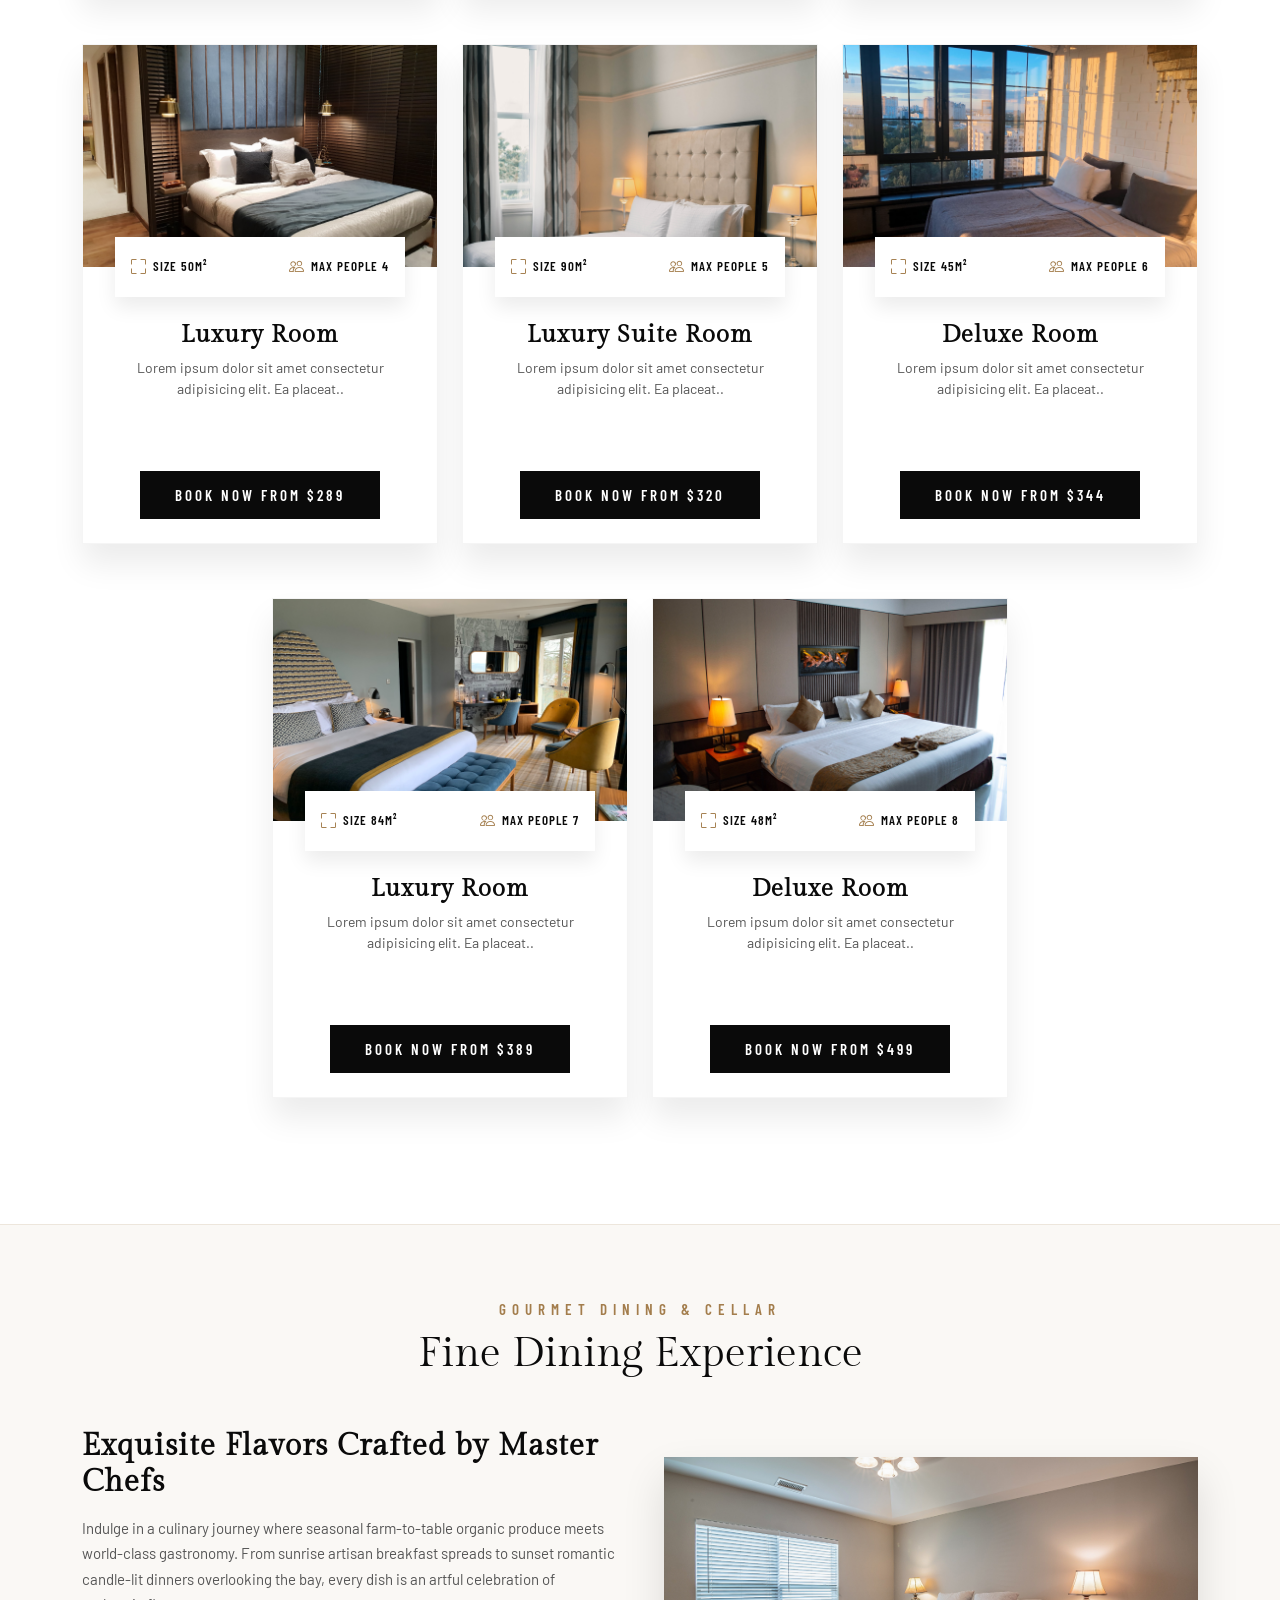
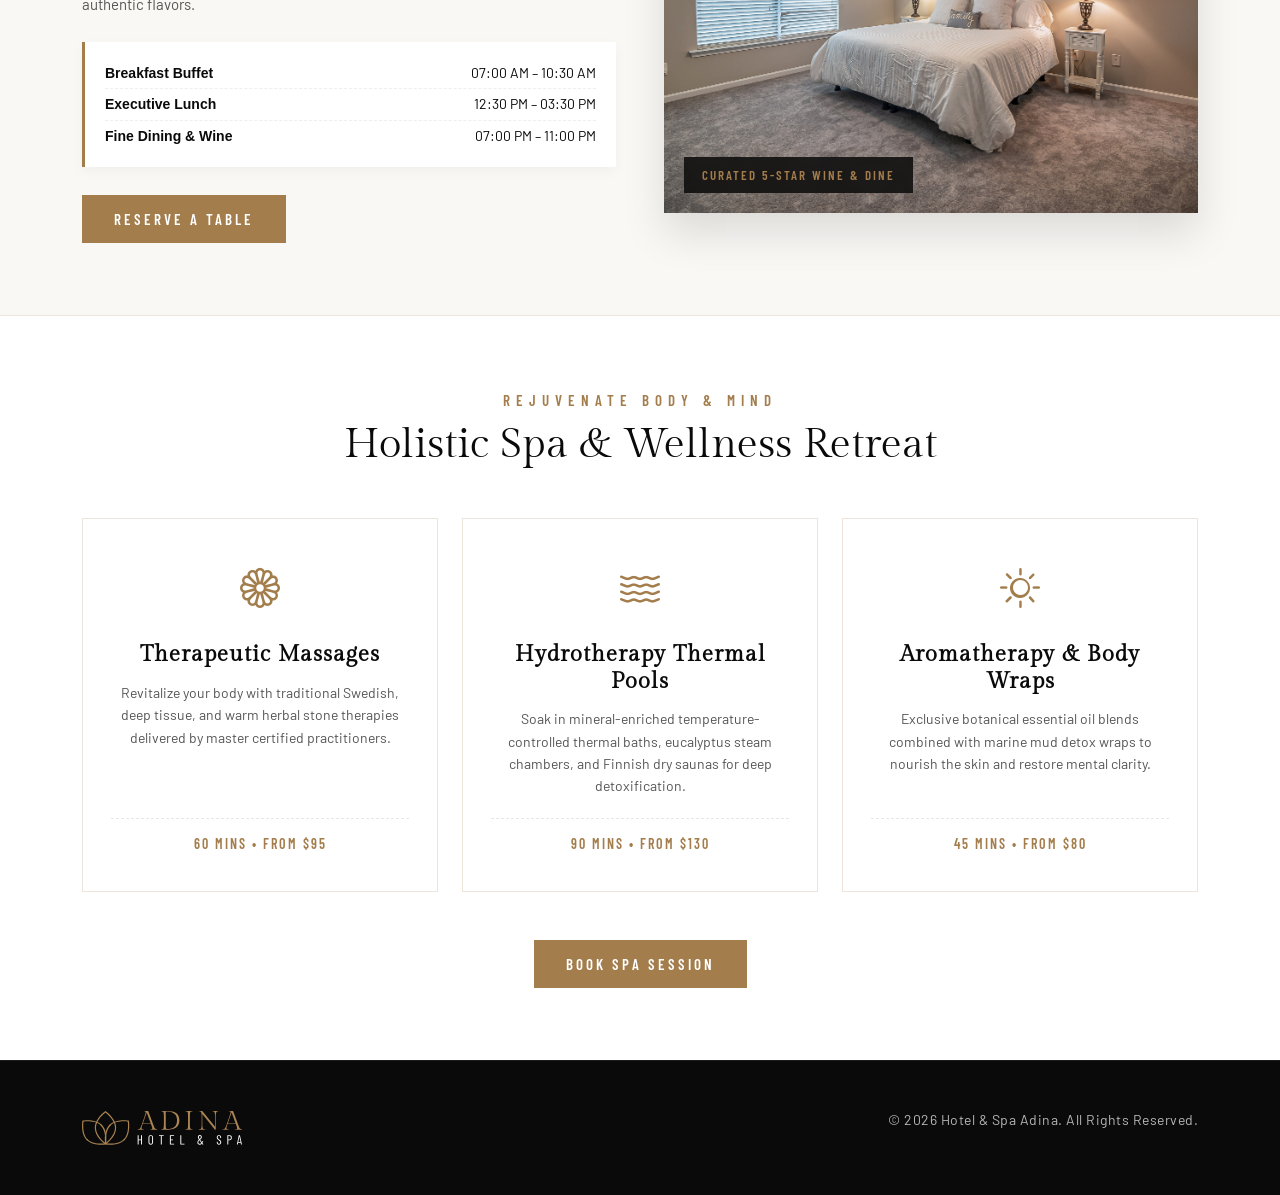
==== commit 7bc5ee67: "feat(spa): implement holistic spa and wellness retreat section" ====
--- a/index.html
+++ b/index.html
@@ -407,6 +407,73 @@
   </section>
 
   <!-- ========================================================================
+       SPA & WELLNESS RETREAT SECTION (Contributed by Ayush Tyagi)
+       ======================================================================== -->
+  <section class="spa-section py-5" id="spa">
+    <div class="container py-4">
+      <div class="section-header">
+        <p class="section-tag">Rejuvenate Body &amp; Mind</p>
+        <h2 class="h2">Holistic Spa &amp; Wellness Retreat</h2>
+      </div>
+      <div class="row g-4">
+        <!-- Spa Card 1 -->
+        <div class="col-12 col-md-4">
+          <div class="spa-card">
+            <div class="spa-card-icon">
+              <i class="bi bi-flower1"></i>
+            </div>
+            <h3>Therapeutic Massages</h3>
+            <p>
+              Revitalize your body with traditional Swedish, deep tissue, and warm herbal stone therapies delivered by master certified practitioners.
+            </p>
+            <div class="spa-card-meta">
+              60 Mins &bull; From $95
+            </div>
+          </div>
+        </div>
+
+        <!-- Spa Card 2 -->
+        <div class="col-12 col-md-4">
+          <div class="spa-card">
+            <div class="spa-card-icon">
+              <i class="bi bi-water"></i>
+            </div>
+            <h3>Hydrotherapy Thermal Pools</h3>
+            <p>
+              Soak in mineral-enriched temperature-controlled thermal baths, eucalyptus steam chambers, and Finnish dry saunas for deep detoxification.
+            </p>
+            <div class="spa-card-meta">
+              90 Mins &bull; From $130
+            </div>
+          </div>
+        </div>
+
+        <!-- Spa Card 3 -->
+        <div class="col-12 col-md-4">
+          <div class="spa-card">
+            <div class="spa-card-icon">
+              <i class="bi bi-brightness-high"></i>
+            </div>
+            <h3>Aromatherapy &amp; Body Wraps</h3>
+            <p>
+              Exclusive botanical essential oil blends combined with marine mud detox wraps to nourish the skin and restore mental clarity.
+            </p>
+            <div class="spa-card-meta">
+              45 Mins &bull; From $80
+            </div>
+          </div>
+        </div>
+      </div>
+
+      <div class="text-center mt-5">
+        <a href="#contact" class="btn-custom btn-custom-sm btn-accent">
+          Book Spa Session
+        </a>
+      </div>
+    </div>
+  </section>
+
+  <!-- ========================================================================
        FOOTER
        ======================================================================== -->
   <footer class="site-footer">
--- a/css/style.css
+++ b/css/style.css
@@ -878,6 +878,62 @@
 }
 
 /* --------------------------------------------------------------------------
+   11. SPA & WELLNESS RETREAT SECTION (Contributed by Ayush Tyagi)
+   -------------------------------------------------------------------------- */
+.spa-section {
+  background-color: var(--color-white);
+}
+
+.spa-card {
+  background-color: var(--color-white);
+  border: 1px solid rgba(163, 125, 76, 0.2);
+  padding: 36px 28px;
+  text-align: center;
+  transition: var(--transition);
+  height: 100%;
+  display: flex;
+  flex-direction: column;
+}
+
+.spa-card:hover {
+  transform: translateY(-6px);
+  box-shadow: 0 20px 30px rgba(163, 125, 76, 0.12);
+  border-color: var(--color-accent);
+}
+
+.spa-card-icon {
+  font-size: 40px;
+  color: var(--color-accent);
+  margin-bottom: 20px;
+  display: inline-block;
+}
+
+.spa-card h3 {
+  font-family: var(--font-primary);
+  font-size: 22px;
+  margin-bottom: 14px;
+}
+
+.spa-card p {
+  color: var(--color-text-muted);
+  font-size: 14px;
+  line-height: 1.6;
+  margin-bottom: 20px;
+  flex-grow: 1;
+}
+
+.spa-card-meta {
+  font-family: var(--font-tertiary);
+  font-size: 14px;
+  font-weight: 600;
+  letter-spacing: 2px;
+  text-transform: uppercase;
+  color: var(--color-accent);
+  padding-top: 14px;
+  border-top: 1px dashed var(--color-border);
+}
+
+/* --------------------------------------------------------------------------
    RESPONSIVE UTILITIES & POLISH
    -------------------------------------------------------------------------- */
 @media (max-width: 991px) {
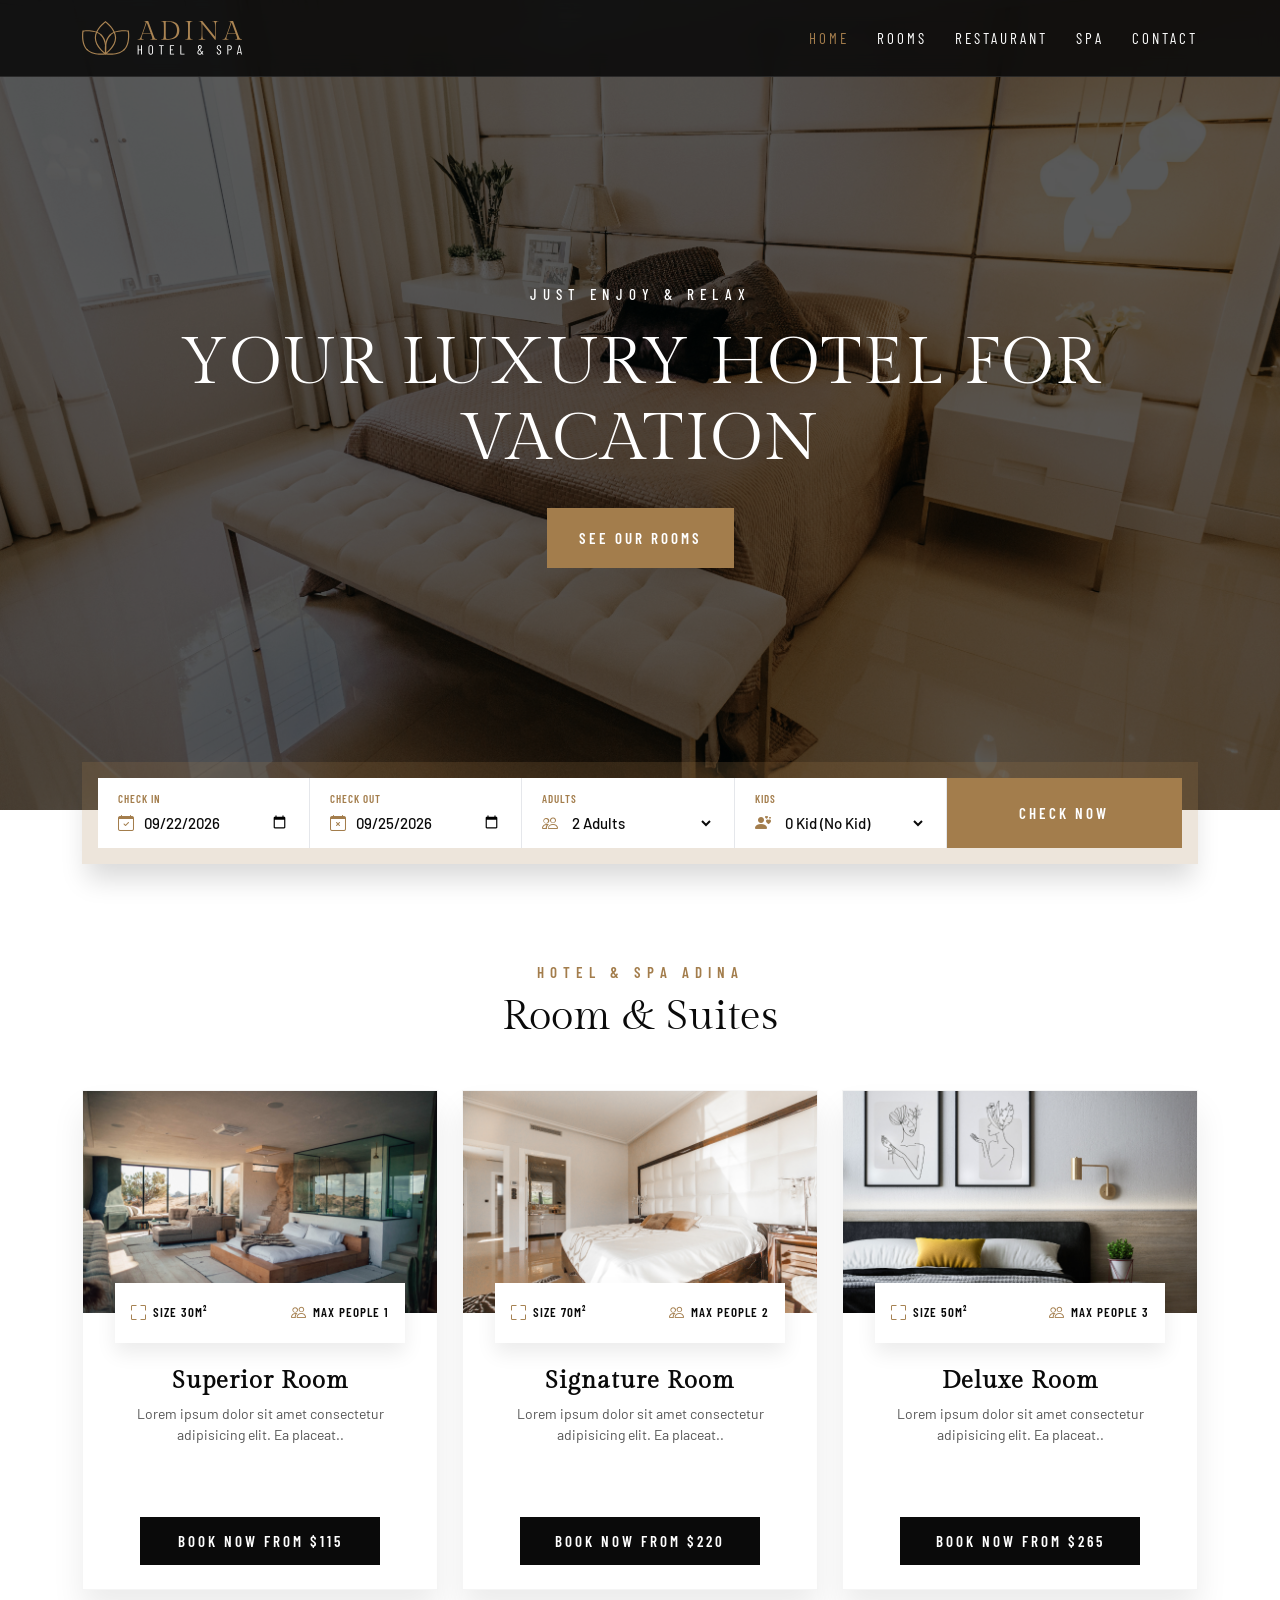
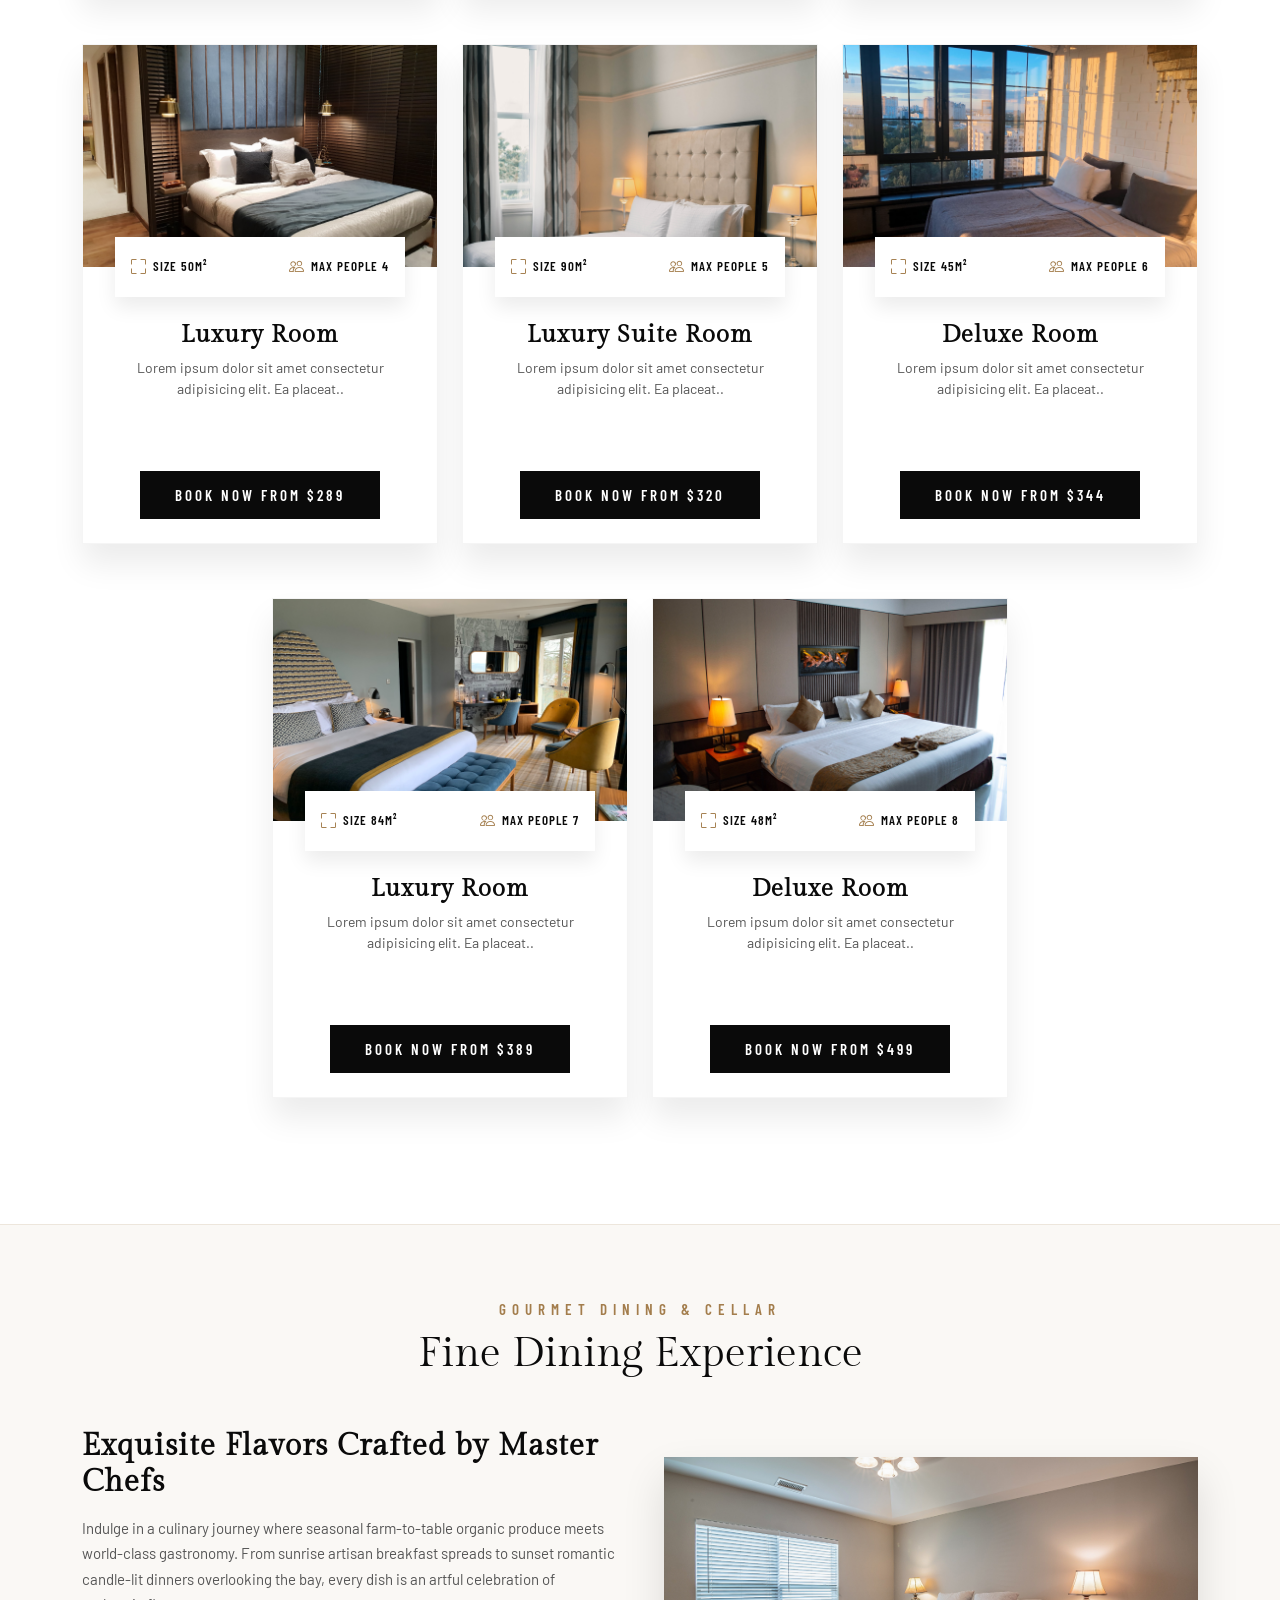
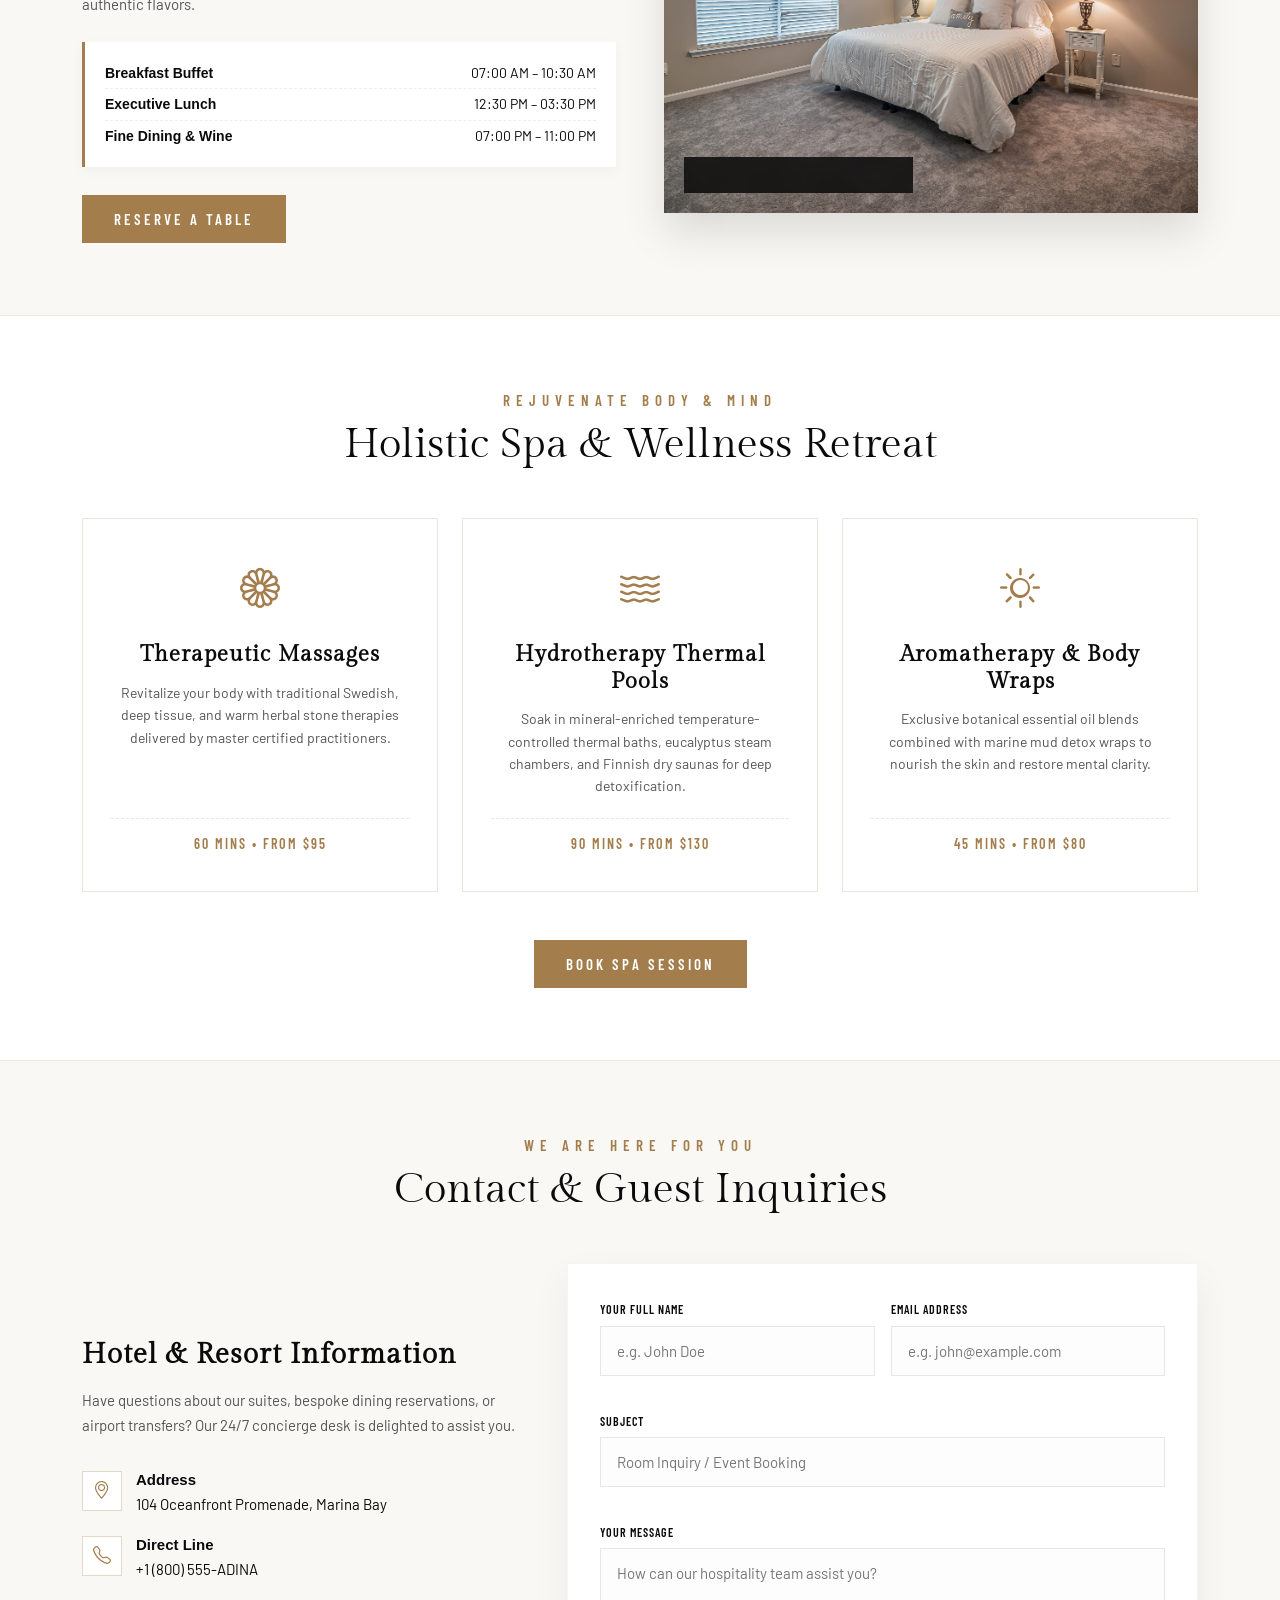
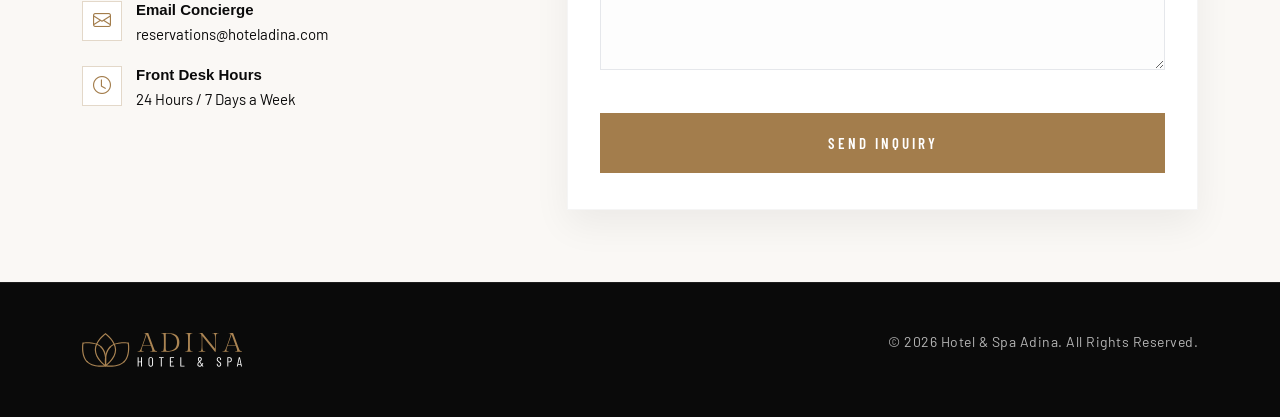
==== commit e9858e2f: "feat(contact): add guest inquiry form and contact information section" ====
--- a/index.html
+++ b/index.html
@@ -474,6 +474,98 @@
   </section>
 
   <!-- ========================================================================
+       CONTACT & GUEST INQUIRIES SECTION (Contributed by Ayush Tyagi)
+       ======================================================================== -->
+  <section class="contact-section py-5" id="contact">
+    <div class="container py-4">
+      <div class="section-header">
+        <p class="section-tag">We Are Here For You</p>
+        <h2 class="h2">Contact &amp; Guest Inquiries</h2>
+      </div>
+      <div class="row g-5 align-items-center">
+        <!-- Contact Details -->
+        <div class="col-12 col-lg-5">
+          <div class="contact-info">
+            <h3>Hotel &amp; Resort Information</h3>
+            <p>
+              Have questions about our suites, bespoke dining reservations, or airport transfers? Our 24/7 concierge desk is delighted to assist you.
+            </p>
+            <ul class="contact-info-list">
+              <li class="contact-info-item">
+                <div class="contact-icon"><i class="bi bi-geo-alt"></i></div>
+                <div>
+                  <strong>Address</strong><br>
+                  <span>104 Oceanfront Promenade, Marina Bay</span>
+                </div>
+              </li>
+              <li class="contact-info-item">
+                <div class="contact-icon"><i class="bi bi-telephone"></i></div>
+                <div>
+                  <strong>Direct Line</strong><br>
+                  <span>+1 (800) 555-ADINA</span>
+                </div>
+              </li>
+              <li class="contact-info-item">
+                <div class="contact-icon"><i class="bi bi-envelope"></i></div>
+                <div>
+                  <strong>Email Concierge</strong><br>
+                  <span>reservations@hoteladina.com</span>
+                </div>
+              </li>
+              <li class="contact-info-item">
+                <div class="contact-icon"><i class="bi bi-clock"></i></div>
+                <div>
+                  <strong>Front Desk Hours</strong><br>
+                  <span>24 Hours / 7 Days a Week</span>
+                </div>
+              </li>
+            </ul>
+          </div>
+        </div>
+
+        <!-- Contact Form -->
+        <div class="col-12 col-lg-7">
+          <div class="contact-form-box">
+            <form action="#contact" method="POST">
+              <div class="row g-3">
+                <div class="col-12 col-md-6">
+                  <div class="form-group-custom">
+                    <label for="contact-name">Your Full Name</label>
+                    <input type="text" id="contact-name" name="name" class="form-control-custom" placeholder="e.g. John Doe" required>
+                  </div>
+                </div>
+                <div class="col-12 col-md-6">
+                  <div class="form-group-custom">
+                    <label for="contact-email">Email Address</label>
+                    <input type="email" id="contact-email" name="email" class="form-control-custom" placeholder="e.g. john@example.com" required>
+                  </div>
+                </div>
+                <div class="col-12">
+                  <div class="form-group-custom">
+                    <label for="contact-subject">Subject</label>
+                    <input type="text" id="contact-subject" name="subject" class="form-control-custom" placeholder="Room Inquiry / Event Booking" required>
+                  </div>
+                </div>
+                <div class="col-12">
+                  <div class="form-group-custom">
+                    <label for="contact-message">Your Message</label>
+                    <textarea id="contact-message" name="message" rows="4" class="form-control-custom" placeholder="How can our hospitality team assist you?" required></textarea>
+                  </div>
+                </div>
+                <div class="col-12">
+                  <button type="submit" class="btn-custom btn-custom-lg btn-accent w-100">
+                    Send Inquiry
+                  </button>
+                </div>
+              </div>
+            </form>
+          </div>
+        </div>
+      </div>
+    </div>
+  </section>
+
+  <!-- ========================================================================
        FOOTER
        ======================================================================== -->
   <footer class="site-footer">
--- a/css/style.css
+++ b/css/style.css
@@ -934,6 +934,94 @@
 }
 
 /* --------------------------------------------------------------------------
+   12. CONTACT & INQUIRY SECTION (Contributed by Ayush Tyagi)
+   -------------------------------------------------------------------------- */
+.contact-section {
+  background-color: #faf8f5;
+  border-top: 1px solid rgba(163, 125, 76, 0.15);
+}
+
+.contact-info h3 {
+  font-family: var(--font-primary);
+  font-size: 28px;
+  margin-bottom: 16px;
+  color: var(--color-primary);
+}
+
+.contact-info p {
+  color: var(--color-text-muted);
+  font-size: 15px;
+  line-height: 1.7;
+  margin-bottom: 28px;
+}
+
+.contact-info-list {
+  list-style: none;
+  padding: 0;
+  margin: 0 0 24px;
+}
+
+.contact-info-item {
+  display: flex;
+  align-items: center;
+  gap: 14px;
+  font-size: 15px;
+  margin-bottom: 16px;
+  color: var(--color-primary);
+}
+
+.contact-icon {
+  width: 40px;
+  height: 40px;
+  background-color: var(--color-white);
+  border: 1px solid rgba(163, 125, 76, 0.3);
+  color: var(--color-accent);
+  display: flex;
+  justify-content: center;
+  align-items: center;
+  font-size: 18px;
+  flex-shrink: 0;
+}
+
+.contact-form-box {
+  background-color: var(--color-white);
+  padding: 36px 32px;
+  box-shadow: 0 15px 35px rgba(0, 0, 0, 0.06);
+  border: 1px solid rgba(0, 0, 0, 0.04);
+}
+
+.form-group-custom {
+  margin-bottom: 20px;
+}
+
+.form-group-custom label {
+  font-family: var(--font-tertiary);
+  font-size: 12px;
+  letter-spacing: 1px;
+  text-transform: uppercase;
+  color: var(--color-primary);
+  font-weight: 600;
+  margin-bottom: 6px;
+  display: block;
+}
+
+.form-control-custom {
+  width: 100%;
+  border: 1px solid var(--color-border);
+  padding: 12px 16px;
+  font-family: var(--font-secondary);
+  font-size: 15px;
+  outline: none;
+  transition: var(--transition);
+  background-color: #fdfdfd;
+}
+
+.form-control-custom:focus {
+  border-color: var(--color-accent);
+  background-color: var(--color-white);
+}
+
+/* --------------------------------------------------------------------------
    RESPONSIVE UTILITIES & POLISH
    -------------------------------------------------------------------------- */
 @media (max-width: 991px) {
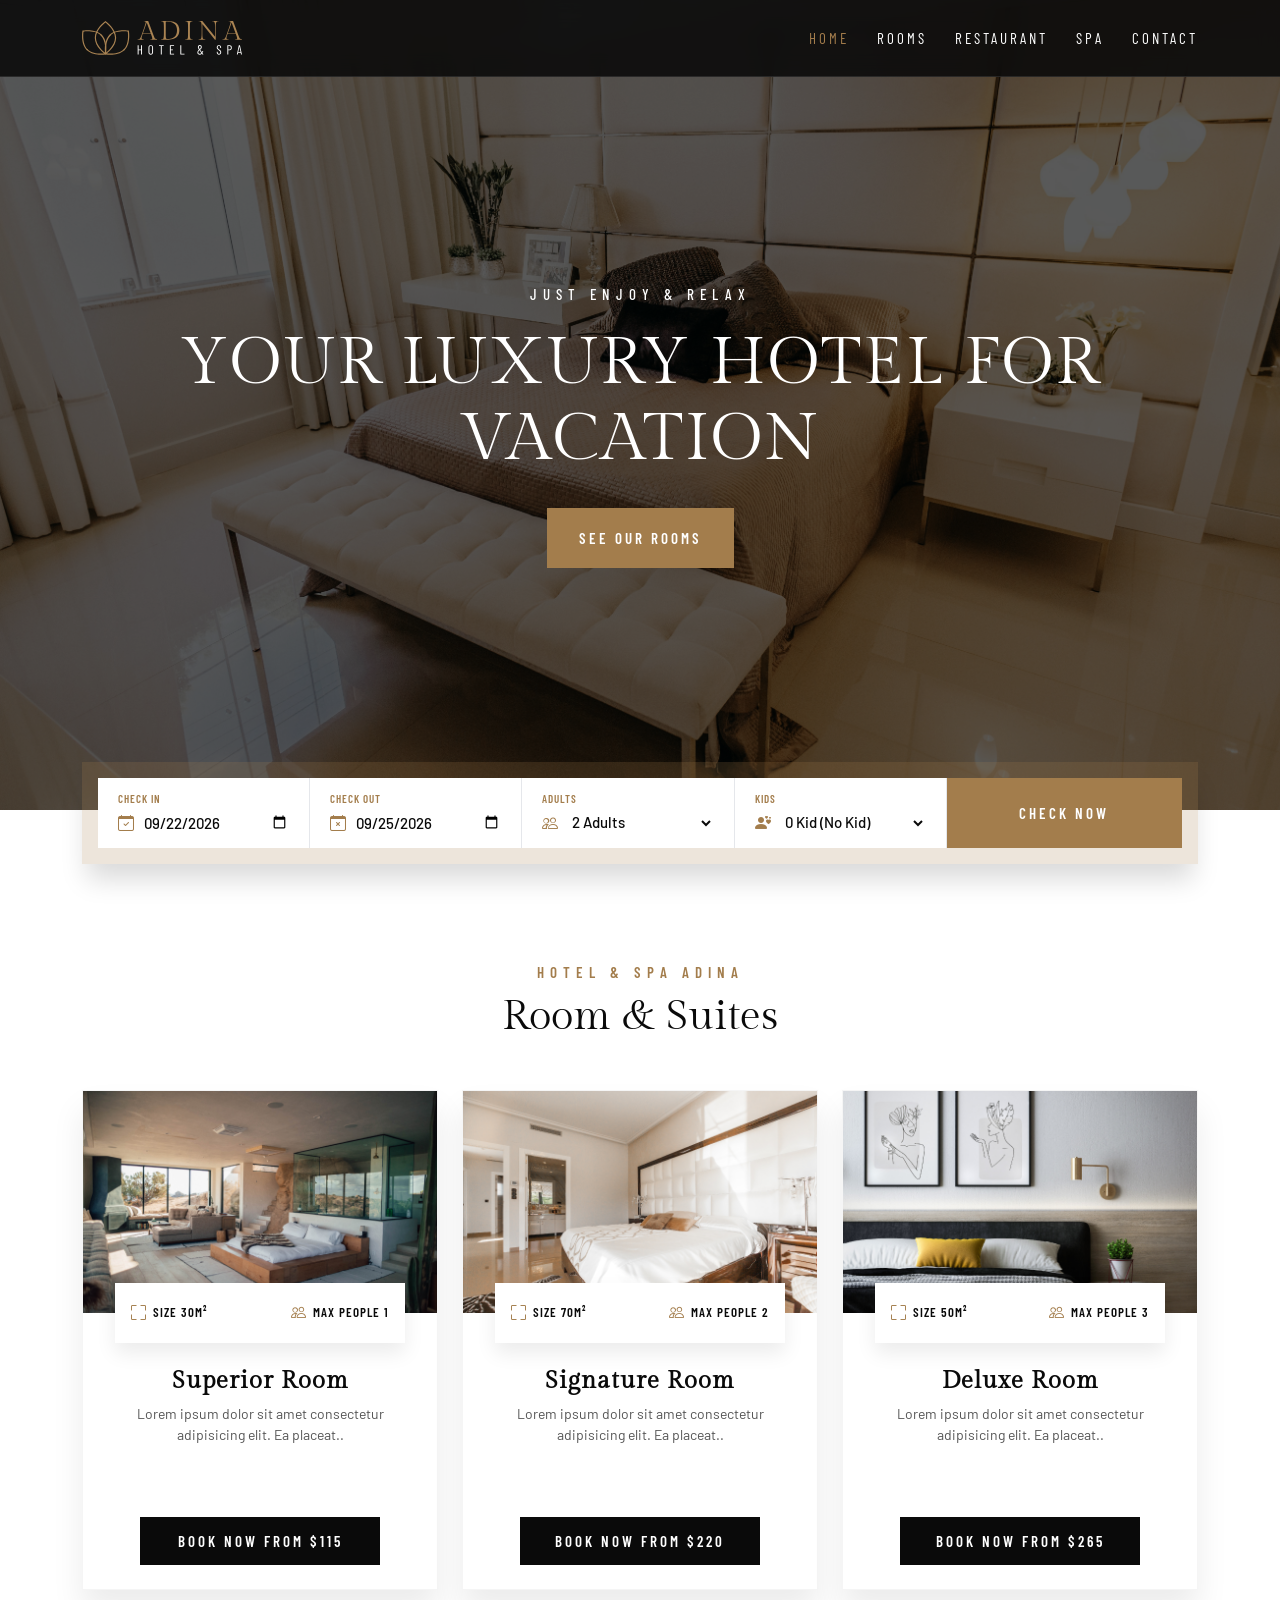
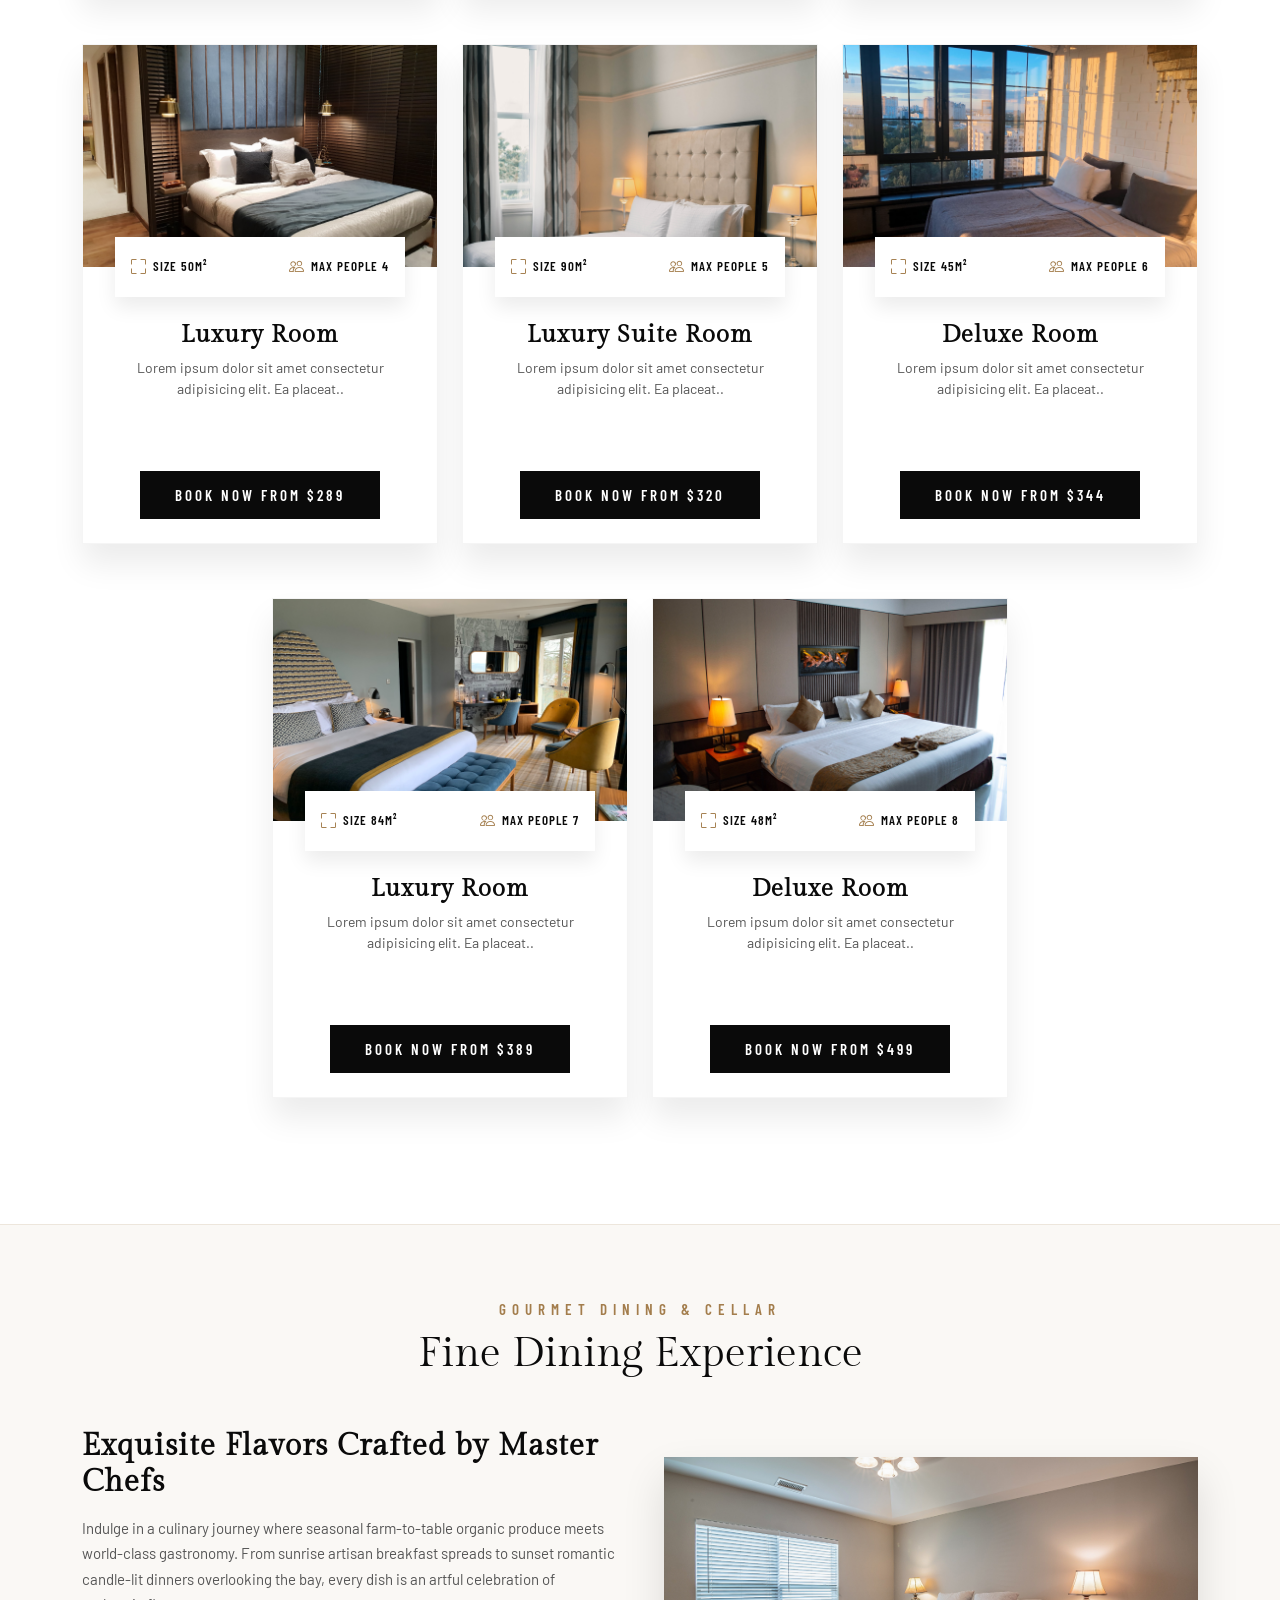
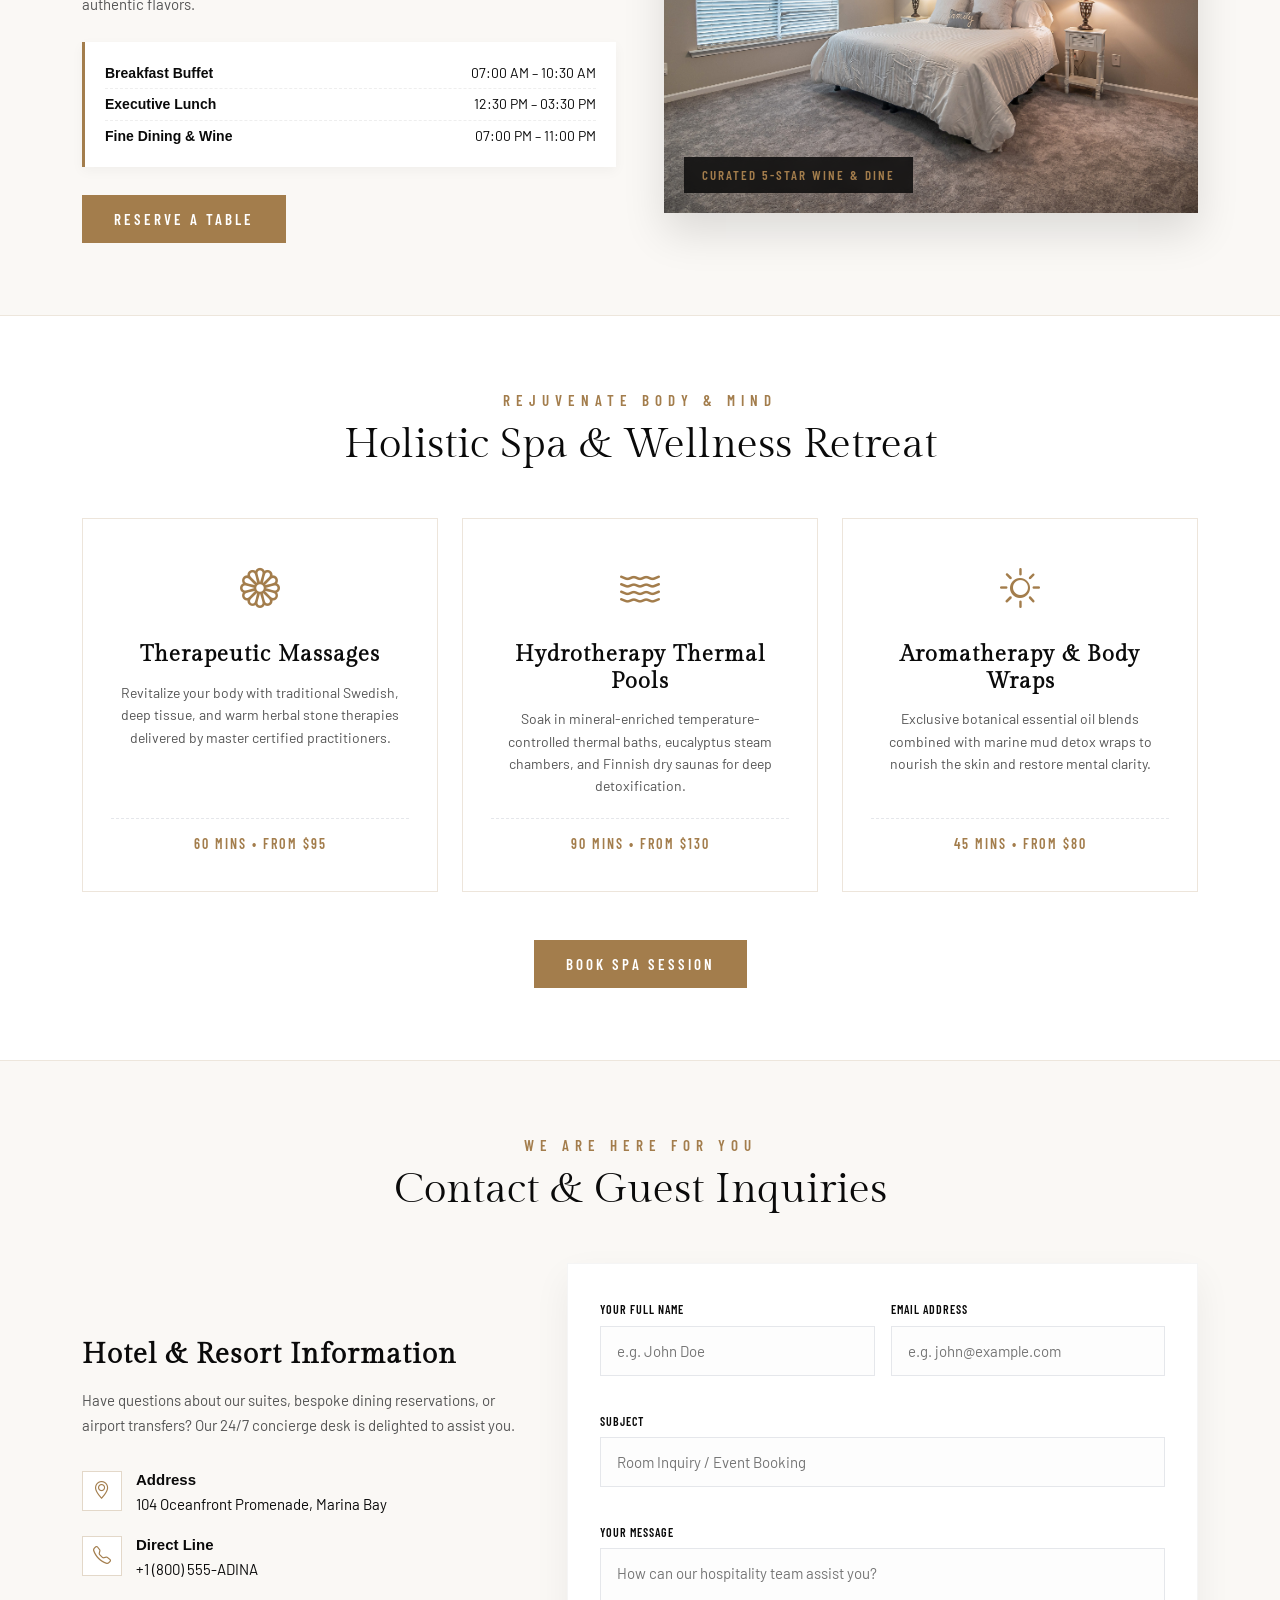
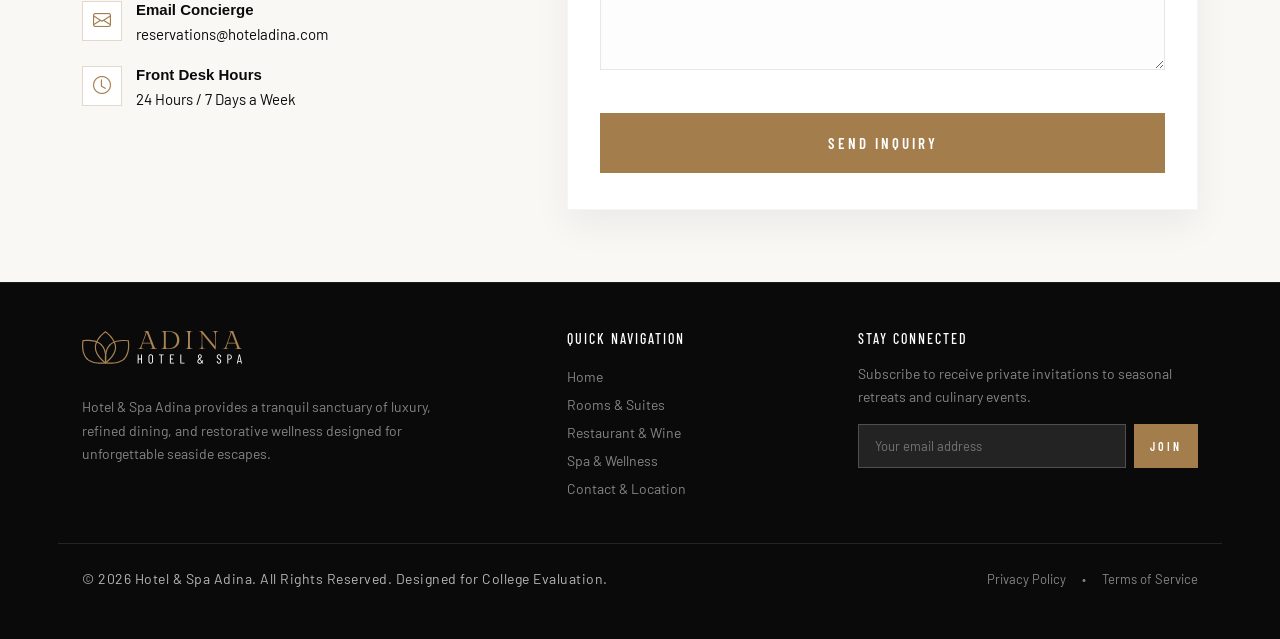
==== commit 0919c5b2: "feat(footer): enhance footer with quick navigation, concierge contacts and newsletter" ====
--- a/index.html
+++ b/index.html
@@ -570,12 +570,48 @@
        ======================================================================== -->
   <footer class="site-footer">
     <div class="container">
-      <div class="footer-content">
-        <a href="index.html" class="footer-logo" aria-label="Hotel Adina Home">
-          <img src="assets/img/logo-white.svg" alt="Hotel &amp; Spa Adina Logo">
-        </a>
-        <div class="footer-copyright">
-          <p>&copy; 2026 Hotel &amp; Spa Adina. All Rights Reserved.</p>
+      <div class="row g-5 pb-4 border-bottom border-secondary border-opacity-25">
+        <!-- Col 1: About & Logo -->
+        <div class="col-12 col-md-5">
+          <a href="index.html" class="footer-logo mb-3 d-inline-block" aria-label="Hotel Adina Home">
+            <img src="assets/img/logo-white.svg" alt="Hotel &amp; Spa Adina Logo">
+          </a>
+          <p class="text-white-50 mt-2 mb-3" style="max-width: 380px; font-size: 14px; line-height: 1.7;">
+            Hotel &amp; Spa Adina provides a tranquil sanctuary of luxury, refined dining, and restorative wellness designed for unforgettable seaside escapes.
+          </p>
+        </div>
+
+        <!-- Col 2: Quick Links -->
+        <div class="col-6 col-md-3">
+          <h4 class="text-uppercase text-white mb-3" style="font-family: var(--font-tertiary); font-size: 14px; letter-spacing: 2px;">Quick Navigation</h4>
+          <ul class="list-unstyled" style="font-size: 14px; line-height: 2;">
+            <li><a href="#home" class="text-white-50 text-decoration-none hover-accent">Home</a></li>
+            <li><a href="#rooms" class="text-white-50 text-decoration-none hover-accent">Rooms &amp; Suites</a></li>
+            <li><a href="#restaurant" class="text-white-50 text-decoration-none hover-accent">Restaurant &amp; Wine</a></li>
+            <li><a href="#spa" class="text-white-50 text-decoration-none hover-accent">Spa &amp; Wellness</a></li>
+            <li><a href="#contact" class="text-white-50 text-decoration-none hover-accent">Contact &amp; Location</a></li>
+          </ul>
+        </div>
+
+        <!-- Col 3: Newsletter & Concierge -->
+        <div class="col-6 col-md-4">
+          <h4 class="text-uppercase text-white mb-3" style="font-family: var(--font-tertiary); font-size: 14px; letter-spacing: 2px;">Stay Connected</h4>
+          <p class="text-white-50" style="font-size: 14px;">Subscribe to receive private invitations to seasonal retreats and culinary events.</p>
+          <form action="#home" method="GET" class="d-flex mt-3">
+            <input type="email" placeholder="Your email address" class="form-control-custom me-2" style="height: 44px; font-size: 13px; background: rgba(255,255,255,0.1); color: #fff; border-color: rgba(255,255,255,0.2);" required>
+            <button type="submit" class="btn-custom btn-accent" style="height: 44px; padding: 0 16px; font-size: 12px;">Join</button>
+          </form>
+        </div>
+      </div>
+
+      <div class="d-flex flex-column flex-md-row justify-content-between align-items-center pt-4">
+        <p class="footer-copyright mb-2 mb-md-0">
+          &copy; 2026 Hotel &amp; Spa Adina. All Rights Reserved. Designed for College Evaluation.
+        </p>
+        <div class="d-flex gap-3" style="font-size: 13px;">
+          <a href="#home" class="text-white-50 hover-accent">Privacy Policy</a>
+          <span class="text-white-50">&bull;</span>
+          <a href="#home" class="text-white-50 hover-accent">Terms of Service</a>
         </div>
       </div>
     </div>
